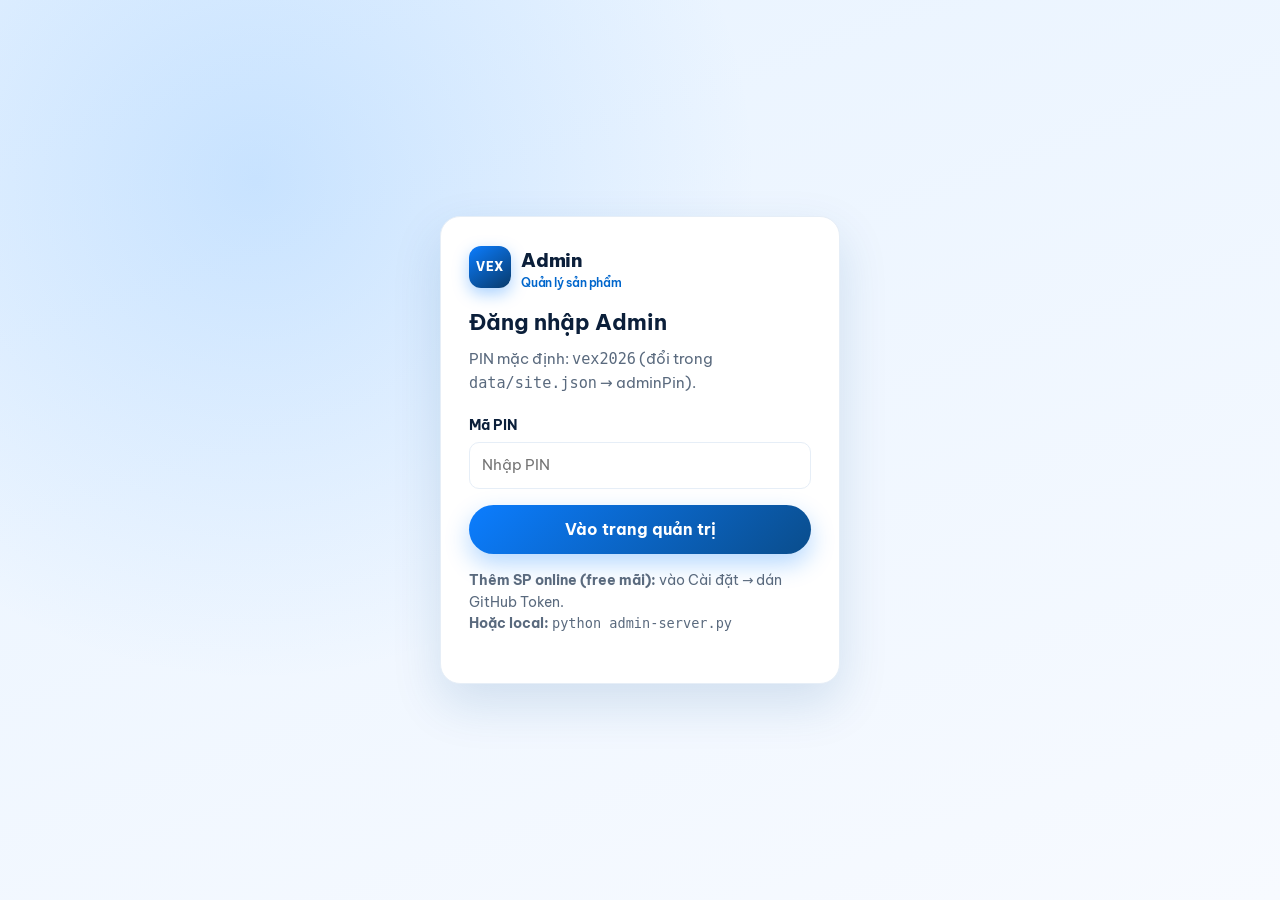
==== admin.html @ 41e95ddc "VEX Filter: landing, shop, admin + GitHub online save" ====
<!DOCTYPE html>
<html lang="vi">
<head>
  <meta charset="UTF-8">
  <meta name="viewport" content="width=device-width, initial-scale=1">
  <meta name="robots" content="noindex, nofollow">
  <title>Admin | VEX Filter</title>
  <link rel="preconnect" href="https://fonts.googleapis.com">
  <link rel="preconnect" href="https://fonts.gstatic.com" crossorigin>
  <link href="https://fonts.googleapis.com/css2?family=Be+Vietnam+Pro:wght@400;500;600;700;800&display=swap" rel="stylesheet">
  <link rel="stylesheet" href="css/style.css">
  <link rel="stylesheet" href="css/admin.css">
</head>
<body class="admin-body">
  <!-- LOGIN -->
  <div class="login-wrap" id="loginScreen">
    <div class="login-card">
      <div class="logo" style="margin-bottom:1rem">
        <div class="logo-mark">VEX</div>
        <div>Admin<span>Quản lý sản phẩm</span></div>
      </div>
      <h1>Đăng nhập Admin</h1>
      <p>PIN mặc định: <code>vex2026</code> (đổi trong <code>data/site.json</code> → adminPin).</p>
      <form id="loginForm">
        <div class="field" style="margin-bottom:1rem">
          <label for="loginPin">Mã PIN</label>
          <input id="loginPin" type="password" autocomplete="current-password" placeholder="Nhập PIN" required>
        </div>
        <button class="btn btn-primary btn-block" type="submit">Vào trang quản trị</button>
      </form>
      <p class="hint" style="margin-top:1rem;font-size:0.85rem;color:var(--muted)">
        <strong>Thêm SP online (free mãi):</strong> vào Cài đặt → dán GitHub Token.<br>
        <strong>Hoặc local:</strong> <code>python admin-server.py</code>
      </p>
    </div>
  </div>

  <!-- APP -->
  <div class="admin-shell" id="adminApp" style="display:none">
    <aside class="admin-side">
      <a class="logo" href="index.html">
        <div class="logo-mark">VEX</div>
        <div>VEX Admin<span>Product Manager</span></div>
      </a>
      <nav>
        <button type="button" class="nav-item active" data-panel="products">📦 Sản phẩm</button>
        <button type="button" class="nav-item" data-panel="form" id="navForm">➕ Thêm / Sửa</button>
        <button type="button" class="nav-item" data-panel="categories">🏷️ Danh mục</button>
        <button type="button" class="nav-item" data-panel="settings">⚙️ Cài đặt</button>
        <a href="san-pham.html" target="_blank">👁 Xem shop</a>
        <a href="index.html" target="_blank">🏠 Landing</a>
        <button type="button" class="nav-item" id="btnLogout">🚪 Đăng xuất</button>
      </nav>
      <div class="side-meta" id="modeBadge">Đang kiểm tra chế độ…</div>
    </aside>

    <main class="admin-main">
      <div class="admin-top">
        <h1 id="pageTitle">Sản phẩm</h1>
        <div class="admin-toolbar" style="margin:0">
          <button type="button" class="btn btn-secondary btn-sm" id="btnExport">⬇ Xuất products.json</button>
          <button type="button" class="btn btn-primary btn-sm" id="btnNewProduct">+ Thêm sản phẩm</button>
        </div>
      </div>

      <!-- PRODUCTS LIST -->
      <section class="admin-panel active" id="panel-products">
        <div class="admin-card">
          <h2>Danh sách sản phẩm (<span id="productCount"></span>)</h2>
          <div class="admin-table-wrap">
            <table class="admin-table">
              <thead>
                <tr>
                  <th>Ảnh</th>
                  <th>Tên / SKU</th>
                  <th>Xe / DM</th>
                  <th>Giá</th>
                  <th>Kho</th>
                  <th></th>
                </tr>
              </thead>
              <tbody id="productTableBody">
                <tr><td colspan="6">Đang tải…</td></tr>
              </tbody>
            </table>
          </div>
        </div>
      </section>

      <!-- PRODUCT FORM -->
      <section class="admin-panel" id="panel-form">
        <div class="admin-card">
          <h2>Thông tin sản phẩm</h2>
          <form id="productForm">
            <input type="hidden" id="fId">
            <div class="form-grid">
              <div class="field full">
                <label>Ảnh chính *</label>
                <div class="image-uploader">
                  <div class="image-preview" id="imagePreview"><span>Chưa có ảnh</span></div>
                  <div>
                    <div class="dropzone" id="dropzone">
                      <strong>Kéo thả ảnh vào đây</strong>
                      <span>hoặc bấm để chọn (JPG/PNG/WebP, max 8MB)</span>
                    </div>
                    <input type="file" id="fImageFile" accept="image/*" hidden>
                    <div class="field" style="margin-top:0.65rem">
                      <label for="fImagePath">Đường dẫn ảnh (tự điền sau upload)</label>
                      <input id="fImagePath" type="text" placeholder="public/images/uploads/...">
                      <div class="hint">Có thể dán path ảnh có sẵn trong repo.</div>
                    </div>
                    <button type="button" class="btn btn-secondary btn-sm" id="btnAddGallery" style="margin-top:0.5rem">+ Thêm ảnh gallery</button>
                    <div class="gallery-list" id="galleryList"></div>
                  </div>
                </div>
              </div>

              <div class="field full">
                <label for="fName">Tên đầy đủ *</label>
                <input id="fName" required placeholder="Lọc gió điều hòa VEX – VinFast VF3">
              </div>
              <div class="field">
                <label for="fShortName">Tên ngắn (hiện card)</label>
                <input id="fShortName" placeholder="VEX Filter VF3">
              </div>
              <div class="field">
                <label for="fSlug">Slug URL</label>
                <input id="fSlug" placeholder="loc-gio-vinfast-vf3">
              </div>
              <div class="field">
                <label for="fSku">SKU *</label>
                <input id="fSku" required placeholder="VEX-VF3">
              </div>
              <div class="field">
                <label for="fCategory">Danh mục</label>
                <select id="fCategory"></select>
              </div>
              <div class="field">
                <label for="fVehicle">Dòng xe</label>
                <input id="fVehicle" placeholder="VF5 / VF8 / VF9">
              </div>
              <div class="field">
                <label for="fPrice">Giá bán (₫) *</label>
                <input id="fPrice" type="number" min="0" step="1000" required placeholder="199000">
              </div>
              <div class="field">
                <label for="fCompareAt">Giá gạch (₫)</label>
                <input id="fCompareAt" type="number" min="0" step="1000" placeholder="270000">
              </div>
              <div class="field">
                <label for="fBadge">Badge</label>
                <input id="fBadge" placeholder="Bán chạy / Mới / Tiết kiệm">
              </div>
              <div class="field">
                <label for="fInStock" style="display:flex;align-items:center;gap:0.5rem;margin-top:1.6rem">
                  <input id="fInStock" type="checkbox" checked style="width:auto">
                  Còn hàng
                </label>
              </div>
              <div class="field full">
                <label for="fSummary">Tóm tắt ngắn</label>
                <textarea id="fSummary" rows="2" placeholder="1–2 câu hiện trên card sản phẩm"></textarea>
              </div>
              <div class="field full">
                <label for="fDescription">Mô tả chi tiết</label>
                <textarea id="fDescription" rows="4" placeholder="Mô tả dài cho trang chi tiết"></textarea>
              </div>
              <div class="field full">
                <label for="fFeatures">Tính năng (mỗi dòng 1 ý)</label>
                <textarea id="fFeatures" rows="5"></textarea>
              </div>
              <div class="field full">
                <label for="fSpecs">Thông số (dạng: Tên: Giá trị — mỗi dòng)</label>
                <textarea id="fSpecs" rows="5"></textarea>
              </div>
              <div class="field full">
                <label for="fTags">Tags (cách nhau bằng dấu phẩy)</label>
                <input id="fTags" placeholder="vf5, vinfast, pm25">
              </div>
            </div>
            <div class="admin-toolbar" style="margin-top:1.25rem">
              <button type="submit" class="btn btn-primary">💾 Lưu sản phẩm</button>
              <button type="button" class="btn btn-secondary" id="btnCancelForm">Hủy</button>
            </div>
          </form>
        </div>
      </section>

      <!-- CATEGORIES -->
      <section class="admin-panel" id="panel-categories">
        <div class="admin-card">
          <h2>Thêm danh mục</h2>
          <form id="categoryForm" class="form-grid">
            <div class="field">
              <label for="cName">Tên danh mục</label>
              <input id="cName" required placeholder="Lọc gió VinFast">
            </div>
            <div class="field">
              <label for="cId">ID (để trống = tự tạo)</label>
              <input id="cId" placeholder="vinfast">
            </div>
            <div class="field">
              <label for="cIcon">Icon emoji</label>
              <input id="cIcon" placeholder="⚡" maxlength="4">
            </div>
            <div class="field full">
              <label for="cDesc">Mô tả</label>
              <input id="cDesc" placeholder="Mô tả ngắn">
            </div>
            <div class="full">
              <button type="submit" class="btn btn-primary">Thêm danh mục</button>
            </div>
          </form>
        </div>
        <div id="categoryList"></div>
      </section>

      <!-- SETTINGS -->
      <section class="admin-panel" id="panel-settings">
        <div class="admin-card" style="border:2px solid #0b7dff">
          <h2>🌐 GitHub — host free mãi mãi + thêm sản phẩm online</h2>
          <p style="margin:0 0 1rem;color:var(--muted);font-size:0.95rem">
            GitHub Pages chỉ là file tĩnh, <strong>không tự ghi</strong>. Admin dùng <strong>GitHub API</strong> để commit
            <code>products.json</code> + ảnh vào repo → Pages tự deploy. <strong>Miễn phí, không hết hạn</strong> (trong gói free GitHub).
          </p>
          <p id="ghStatus" style="margin:0 0 1rem;font-size:0.9rem"></p>
          <form id="githubForm" class="form-grid">
            <div class="field">
              <label for="ghOwner">GitHub username / org *</label>
              <input id="ghOwner" placeholder="ten-cua-ban" required>
            </div>
            <div class="field">
              <label for="ghRepo">Tên repo *</label>
              <input id="ghRepo" placeholder="duan-anhoang" required>
            </div>
            <div class="field">
              <label for="ghBranch">Branch</label>
              <input id="ghBranch" placeholder="main" value="main">
            </div>
            <div class="field">
              <label for="ghToken">Personal Access Token *</label>
              <input id="ghToken" type="password" autocomplete="off" placeholder="ghp_xxxxxxxxxxxx" required>
              <div class="hint">
                Tạo tại GitHub → Settings → Developer settings → Personal access tokens.<br>
                Cần quyền <strong>Contents: Read and write</strong> (fine-grained) hoặc scope <code>repo</code> (classic).<br>
                <strong>Token chỉ lưu trên trình duyệt này</strong> (localStorage), không ghi vào repo.
              </div>
            </div>
            <div class="full admin-toolbar" style="margin:0">
              <button type="submit" class="btn btn-primary">💾 Lưu & bật GitHub</button>
              <button type="button" class="btn btn-secondary" id="btnTestGithub">Test kết nối</button>
              <button type="button" class="btn btn-danger btn-sm" id="btnClearGithub">Xóa token máy này</button>
            </div>
          </form>
          <ol style="margin:1.25rem 0 0;padding-left:1.2rem;color:var(--muted);line-height:1.75;font-size:0.92rem">
            <li>Push code lên GitHub, bật <strong>Settings → Pages</strong> (branch main / root)</li>
            <li>Tạo token → dán vào form trên → <strong>Lưu & bật GitHub</strong></li>
            <li>Vào <strong>Thêm sản phẩm</strong> → upload ảnh → Lưu</li>
            <li>Đợi 1–2 phút, F5 trang shop — SP mới hiện</li>
          </ol>
        </div>

        <div class="admin-card">
          <h2>Liên hệ & PIN admin</h2>
          <form id="siteForm" class="form-grid">
            <div class="field">
              <label for="sPhone">Hotline</label>
              <input id="sPhone" placeholder="0900 000 000">
            </div>
            <div class="field">
              <label for="sZalo">Link Zalo</label>
              <input id="sZalo" placeholder="https://zalo.me/...">
            </div>
            <div class="field">
              <label for="sShopee">Link Shopee</label>
              <input id="sShopee" placeholder="https://shopee.vn/...">
            </div>
            <div class="field">
              <label for="sEmail">Email</label>
              <input id="sEmail" type="email">
            </div>
            <div class="field full">
              <label for="sPin">PIN admin</label>
              <input id="sPin" type="text" autocomplete="off">
            </div>
            <div class="full">
              <button type="submit" class="btn btn-primary">Lưu cài đặt site</button>
            </div>
          </form>
        </div>

        <div class="admin-card">
          <h2>So sánh chỗ host (free / “mãi”)</h2>
          <div class="admin-table-wrap">
            <table class="admin-table">
              <thead>
                <tr>
                  <th>Nơi</th>
                  <th>Chi phí</th>
                  <th>Thêm SP online?</th>
                  <th>Ghi chú</th>
                </tr>
              </thead>
              <tbody>
                <tr>
                  <td><strong>GitHub Pages + Token</strong></td>
                  <td>Free</td>
                  <td>✅ (cách này)</td>
                  <td>Ổn định lâu dài, phù hợp shop catalog tĩnh</td>
                </tr>
                <tr>
                  <td>Cloudflare Pages</td>
                  <td>Free</td>
                  <td>Cần Worker/D1 thêm</td>
                  <td>Rất nhanh, free generous</td>
                </tr>
                <tr>
                  <td>Netlify / Vercel</td>
                  <td>Free tier</td>
                  <td>Cần serverless + DB</td>
                  <td>Có giới hạn build/bandwidth</td>
                </tr>
                <tr>
                  <td>Supabase + static</td>
                  <td>Free tier</td>
                  <td>✅ DB thật</td>
                  <td>Tốt nếu sau này cần user/order</td>
                </tr>
                <tr>
                  <td>VPS (Contabo…)</td>
                  <td>~$4–6/tháng</td>
                  <td>✅ full</td>
                  <td>Tự cài server, không “free”</td>
                </tr>
              </tbody>
            </table>
          </div>
          <p style="margin:0.75rem 0 0;color:var(--muted);font-size:0.9rem">
            Với VEX Filter hiện tại: <strong>GitHub Pages + Admin GitHub API</strong> là đủ, free, và “mãi” theo chính sách free của GitHub.
          </p>
        </div>
      </section>
    </main>
  </div>

  <div class="toast" id="toast" role="status"></div>
  <script src="js/admin.js"></script>
  <script>
    // product count badge
    const obs = new MutationObserver(() => {
      const rows = document.querySelectorAll("#productTableBody tr[data-id]");
      const el = document.getElementById("productCount");
      if (el) el.textContent = rows.length || "0";
    });
    document.addEventListener("DOMContentLoaded", () => {
      const tbody = document.getElementById("productTableBody");
      if (tbody) obs.observe(tbody, { childList: true, subtree: true });
    });
  </script>
</body>
</html>
---- css/style.css ----
/* VEX Filter — Landing & Shop (static) */
:root {
  --blue-50: #eef6ff;
  --blue-100: #d9ebff;
  --blue-200: #b8d9ff;
  --blue-400: #3b9bff;
  --blue-500: #0b7dff;
  --blue-600: #0066cc;
  --blue-700: #0a4d8c;
  --blue-800: #083a6b;
  --blue-900: #062a4f;
  --navy: #0b1f3a;
  --ink: #1a2332;
  --muted: #5a6a7e;
  --line: #e6eef7;
  --bg: #f7faff;
  --white: #ffffff;
  --success: #0d9f6e;
  --warn: #e6a700;
  --radius: 16px;
  --radius-sm: 10px;
  --shadow: 0 10px 30px rgba(10, 77, 140, 0.08);
  --shadow-lg: 0 20px 50px rgba(10, 77, 140, 0.14);
  --font: "Be Vietnam Pro", "Segoe UI", system-ui, sans-serif;
  --max: 1120px;
}

*, *::before, *::after { box-sizing: border-box; }
html { scroll-behavior: smooth; }
body {
  margin: 0;
  font-family: var(--font);
  color: var(--ink);
  background: var(--bg);
  line-height: 1.6;
  font-size: 17px;
  -webkit-font-smoothing: antialiased;
}
img { max-width: 100%; height: auto; display: block; }
a { color: var(--blue-600); text-decoration: none; }
a:hover { color: var(--blue-700); }
ul { padding-left: 1.2rem; }
button, .btn { font-family: inherit; cursor: pointer; border: none; }

.container {
  width: min(100% - 2rem, var(--max));
  margin-inline: auto;
}

/* Top bar */
.topbar {
  background: var(--navy);
  color: #cfe3ff;
  font-size: 0.9rem;
  padding: 0.55rem 0;
}
.topbar .container {
  display: flex;
  justify-content: space-between;
  gap: 1rem;
  flex-wrap: wrap;
  align-items: center;
}
.topbar strong { color: #fff; }

/* Header */
.header {
  position: sticky;
  top: 0;
  z-index: 50;
  background: rgba(255,255,255,0.92);
  backdrop-filter: blur(12px);
  border-bottom: 1px solid var(--line);
}
.header-inner {
  display: flex;
  align-items: center;
  justify-content: space-between;
  gap: 1rem;
  padding: 0.85rem 0;
}
.logo {
  display: flex;
  align-items: center;
  gap: 0.65rem;
  color: var(--navy);
  font-weight: 800;
  font-size: 1.2rem;
  letter-spacing: -0.02em;
}
.logo-mark {
  width: 42px;
  height: 42px;
  border-radius: 12px;
  background: linear-gradient(145deg, var(--blue-500), var(--blue-800));
  color: #fff;
  display: grid;
  place-items: center;
  font-size: 0.72rem;
  font-weight: 800;
  letter-spacing: 0.04em;
  box-shadow: 0 6px 16px rgba(11, 125, 255, 0.35);
}
.logo span { color: var(--blue-600); font-weight: 600; font-size: 0.78rem; display: block; line-height: 1.1; }

.nav {
  display: flex;
  gap: 0.35rem 1.25rem;
  align-items: center;
  flex-wrap: wrap;
}
.nav a {
  color: var(--ink);
  font-weight: 600;
  font-size: 0.95rem;
  padding: 0.35rem 0;
}
.nav a:hover { color: var(--blue-600); }

.nav-cta {
  display: inline-flex;
  align-items: center;
  gap: 0.4rem;
  background: var(--blue-600);
  color: #fff !important;
  padding: 0.55rem 1rem !important;
  border-radius: 999px;
  box-shadow: 0 6px 16px rgba(0, 102, 204, 0.28);
}
.nav-cta:hover { background: var(--blue-700); }

.menu-btn {
  display: none;
  background: var(--blue-50);
  border: 1px solid var(--line);
  border-radius: 10px;
  padding: 0.5rem 0.7rem;
  font-size: 1.1rem;
}

/* Buttons */
.btn {
  display: inline-flex;
  align-items: center;
  justify-content: center;
  gap: 0.45rem;
  padding: 0.9rem 1.35rem;
  border-radius: 999px;
  font-weight: 700;
  font-size: 1rem;
  transition: transform .15s ease, box-shadow .15s ease, background .15s ease;
  text-align: center;
}
.btn:hover { transform: translateY(-1px); }
.btn-primary {
  background: linear-gradient(135deg, var(--blue-500), var(--blue-700));
  color: #fff;
  box-shadow: 0 10px 24px rgba(11, 125, 255, 0.3);
}
.btn-primary:hover { color: #fff; }
.btn-secondary {
  background: #fff;
  color: var(--blue-700);
  border: 1.5px solid var(--blue-200);
}
.btn-secondary:hover { background: var(--blue-50); color: var(--blue-800); }
.btn-ghost {
  background: transparent;
  color: #fff;
  border: 1.5px solid rgba(255,255,255,0.45);
}
.btn-lg { padding: 1.05rem 1.6rem; font-size: 1.05rem; }
.btn-block { width: 100%; }

/* Hero */
.hero {
  position: relative;
  overflow: hidden;
  background:
    radial-gradient(ellipse 80% 60% at 70% 20%, rgba(59, 155, 255, 0.25), transparent),
    linear-gradient(160deg, #e8f3ff 0%, #f7faff 45%, #ffffff 100%);
  padding: 2.5rem 0 3.5rem;
}
.hero-grid {
  display: grid;
  grid-template-columns: 1.05fr 0.95fr;
  gap: 2rem;
  align-items: center;
}
.eyebrow {
  display: inline-flex;
  align-items: center;
  gap: 0.45rem;
  background: #fff;
  border: 1px solid var(--line);
  color: var(--blue-700);
  font-weight: 700;
  font-size: 0.88rem;
  padding: 0.4rem 0.85rem;
  border-radius: 999px;
  box-shadow: var(--shadow);
  margin-bottom: 1rem;
}
.eyebrow::before {
  content: "";
  width: 8px; height: 8px;
  border-radius: 50%;
  background: var(--success);
  box-shadow: 0 0 0 4px rgba(13, 159, 110, 0.18);
}
.hero h1 {
  font-size: clamp(1.85rem, 4vw, 2.75rem);
  line-height: 1.2;
  letter-spacing: -0.03em;
  margin: 0 0 1rem;
  color: var(--navy);
}
.hero h1 em {
  font-style: normal;
  background: linear-gradient(135deg, var(--blue-500), var(--blue-700));
  -webkit-background-clip: text;
  background-clip: text;
  color: transparent;
}
.hero-lead {
  font-size: 1.12rem;
  color: var(--muted);
  max-width: 36rem;
  margin: 0 0 1.5rem;
}
.hero-actions {
  display: flex;
  flex-wrap: wrap;
  gap: 0.75rem;
  margin-bottom: 1.5rem;
}
.trust-row {
  display: flex;
  flex-wrap: wrap;
  gap: 0.55rem;
}
.trust-pill {
  background: #fff;
  border: 1px solid var(--line);
  color: var(--blue-800);
  font-size: 0.86rem;
  font-weight: 600;
  padding: 0.4rem 0.75rem;
  border-radius: 999px;
}
.hero-visual {
  position: relative;
}
.hero-card {
  background: #fff;
  border-radius: 24px;
  padding: 1rem;
  box-shadow: var(--shadow-lg);
  border: 1px solid rgba(11, 125, 255, 0.1);
  overflow: hidden;
}
.hero-card img {
  width: 100%;
  border-radius: 16px;
  aspect-ratio: 16/10;
  object-fit: cover;
}
.float-badge {
  position: absolute;
  bottom: 1.5rem;
  left: -0.5rem;
  background: var(--navy);
  color: #fff;
  padding: 0.85rem 1rem;
  border-radius: 14px;
  box-shadow: var(--shadow-lg);
  max-width: 210px;
  font-size: 0.88rem;
}
.float-badge strong { display: block; font-size: 1.05rem; margin-bottom: 0.15rem; }

/* Sections */
section { padding: 4rem 0; }
.section-head {
  text-align: center;
  max-width: 640px;
  margin: 0 auto 2.5rem;
}
.section-head h2 {
  margin: 0 0 0.65rem;
  font-size: clamp(1.5rem, 3vw, 2rem);
  letter-spacing: -0.02em;
  color: var(--navy);
}
.section-head p {
  margin: 0;
  color: var(--muted);
  font-size: 1.05rem;
}
.section-label {
  display: inline-block;
  color: var(--blue-600);
  font-weight: 800;
  font-size: 0.85rem;
  letter-spacing: 0.06em;
  text-transform: uppercase;
  margin-bottom: 0.5rem;
}

/* Pain / benefits */
.pain-grid {
  display: grid;
  grid-template-columns: repeat(3, 1fr);
  gap: 1.1rem;
}
.pain-card, .feature-card, .product-card, .faq-item, .step-card {
  background: #fff;
  border: 1px solid var(--line);
  border-radius: var(--radius);
  box-shadow: var(--shadow);
}
.pain-card {
  padding: 1.4rem;
}
.pain-card .icon {
  width: 48px; height: 48px;
  border-radius: 12px;
  display: grid; place-items: center;
  background: var(--blue-50);
  font-size: 1.4rem;
  margin-bottom: 0.9rem;
}
.pain-card h3 {
  margin: 0 0 0.4rem;
  font-size: 1.1rem;
  color: var(--navy);
}
.pain-card p { margin: 0; color: var(--muted); font-size: 0.98rem; }

/* Vehicle picker */
.vehicles {
  background: linear-gradient(180deg, #fff, var(--blue-50));
}
.vehicle-grid {
  display: grid;
  grid-template-columns: repeat(auto-fill, minmax(150px, 1fr));
  gap: 0.9rem;
}
.vehicle-card {
  display: flex;
  flex-direction: column;
  align-items: center;
  gap: 0.55rem;
  padding: 1rem 0.75rem;
  background: #fff;
  border: 1.5px solid var(--line);
  border-radius: var(--radius);
  text-align: center;
  color: var(--ink);
  transition: border-color .15s, transform .15s, box-shadow .15s;
  font-weight: 700;
}
.vehicle-card:hover {
  border-color: var(--blue-400);
  transform: translateY(-3px);
  box-shadow: var(--shadow);
  color: var(--blue-700);
}
.vehicle-card img {
  width: 100%;
  height: 72px;
  object-fit: contain;
}
.vehicle-card small {
  font-weight: 500;
  color: var(--muted);
  font-size: 0.8rem;
}

/* Features / structure */
.feature-split {
  display: grid;
  grid-template-columns: 1fr 1fr;
  gap: 2rem;
  align-items: center;
}
.feature-split img {
  border-radius: 20px;
  box-shadow: var(--shadow-lg);
  border: 1px solid var(--line);
}
.checklist { list-style: none; padding: 0; margin: 1rem 0 0; }
.checklist li {
  display: flex;
  gap: 0.7rem;
  padding: 0.55rem 0;
  border-bottom: 1px dashed var(--line);
  color: var(--ink);
  font-weight: 500;
}
.checklist li::before {
  content: "✓";
  flex-shrink: 0;
  width: 24px; height: 24px;
  border-radius: 50%;
  background: var(--blue-50);
  color: var(--blue-600);
  display: grid; place-items: center;
  font-size: 0.8rem;
  font-weight: 800;
}

/* Compare */
.compare-wrap {
  overflow-x: auto;
  border-radius: var(--radius);
  border: 1px solid var(--line);
  background: #fff;
  box-shadow: var(--shadow);
}
.compare-table {
  width: 100%;
  border-collapse: collapse;
  min-width: 560px;
}
.compare-table th, .compare-table td {
  padding: 1rem 1.1rem;
  text-align: left;
  border-bottom: 1px solid var(--line);
}
.compare-table th {
  background: var(--navy);
  color: #fff;
  font-size: 0.95rem;
}
.compare-table th:nth-child(2) { background: var(--blue-600); }
.compare-table tr:last-child td { border-bottom: 0; }
.compare-table td:nth-child(2) {
  background: var(--blue-50);
  font-weight: 600;
  color: var(--blue-800);
}
.compare-table td:nth-child(3) { color: var(--muted); }

/* Product catalog */
.catalog-toolbar {
  display: flex;
  flex-wrap: wrap;
  gap: 0.65rem;
  justify-content: space-between;
  align-items: center;
  margin-bottom: 1.5rem;
}
.filters {
  display: flex;
  flex-wrap: wrap;
  gap: 0.5rem;
}
.filter-btn {
  background: #fff;
  border: 1.5px solid var(--line);
  color: var(--ink);
  padding: 0.5rem 0.95rem;
  border-radius: 999px;
  font-weight: 600;
  font-size: 0.92rem;
}
.filter-btn.active, .filter-btn:hover {
  background: var(--blue-600);
  border-color: var(--blue-600);
  color: #fff;
}
.product-grid {
  display: grid;
  grid-template-columns: repeat(3, 1fr);
  gap: 1.15rem;
}
.product-card {
  overflow: hidden;
  display: flex;
  flex-direction: column;
  transition: transform .15s, box-shadow .15s;
}
.product-card:hover {
  transform: translateY(-4px);
  box-shadow: var(--shadow-lg);
}
.product-card .thumb {
  position: relative;
  background: linear-gradient(180deg, var(--blue-50), #fff);
  padding: 1rem;
  min-height: 180px;
  display: grid;
  place-items: center;
}
.product-card .thumb img {
  max-height: 150px;
  object-fit: contain;
}
.badge {
  position: absolute;
  top: 0.75rem;
  left: 0.75rem;
  background: var(--blue-600);
  color: #fff;
  font-size: 0.75rem;
  font-weight: 800;
  padding: 0.28rem 0.55rem;
  border-radius: 999px;
}
.badge.warn { background: var(--warn); color: #1a1a1a; }
.product-body {
  padding: 1rem 1.15rem 1.25rem;
  display: flex;
  flex-direction: column;
  gap: 0.45rem;
  flex: 1;
}
.product-body .vehicle-tag {
  font-size: 0.8rem;
  font-weight: 700;
  color: var(--blue-600);
  text-transform: uppercase;
  letter-spacing: 0.04em;
}
.product-body h3 {
  margin: 0;
  font-size: 1.05rem;
  line-height: 1.35;
  color: var(--navy);
}
.product-body h3 a { color: inherit; }
.product-body .summary {
  margin: 0;
  color: var(--muted);
  font-size: 0.92rem;
  flex: 1;
}
.price-row {
  display: flex;
  align-items: baseline;
  gap: 0.55rem;
  margin-top: 0.35rem;
}
.price {
  font-size: 1.25rem;
  font-weight: 800;
  color: var(--blue-700);
}
.price-old {
  font-size: 0.92rem;
  color: #99a6b8;
  text-decoration: line-through;
}
.product-actions {
  display: grid;
  grid-template-columns: 1fr 1fr;
  gap: 0.5rem;
  margin-top: 0.75rem;
}
.product-actions .btn { padding: 0.7rem 0.6rem; font-size: 0.9rem; }

/* Steps */
.steps {
  display: grid;
  grid-template-columns: repeat(4, 1fr);
  gap: 1rem;
}
.step-card {
  padding: 1.25rem;
  text-align: center;
}
.step-num {
  width: 40px; height: 40px;
  margin: 0 auto 0.75rem;
  border-radius: 50%;
  background: var(--blue-600);
  color: #fff;
  font-weight: 800;
  display: grid; place-items: center;
}
.step-card h3 { margin: 0 0 0.4rem; font-size: 1.02rem; color: var(--navy); }
.step-card p { margin: 0; color: var(--muted); font-size: 0.92rem; }

/* Testimonials */
.quote-grid {
  display: grid;
  grid-template-columns: repeat(3, 1fr);
  gap: 1rem;
}
.quote-card {
  background: #fff;
  border: 1px solid var(--line);
  border-radius: var(--radius);
  padding: 1.35rem;
  box-shadow: var(--shadow);
}
.stars { color: #f5b400; letter-spacing: 0.05em; margin-bottom: 0.6rem; }
.quote-card p { margin: 0 0 1rem; color: var(--ink); }
.quote-meta { font-size: 0.9rem; color: var(--muted); }
.quote-meta strong { color: var(--navy); display: block; }

/* FAQ */
.faq-list { max-width: 760px; margin: 0 auto; display: grid; gap: 0.75rem; }
.faq-item { overflow: hidden; }
.faq-item summary {
  list-style: none;
  cursor: pointer;
  padding: 1.1rem 1.25rem;
  font-weight: 700;
  color: var(--navy);
  display: flex;
  justify-content: space-between;
  gap: 1rem;
  align-items: center;
}
.faq-item summary::-webkit-details-marker { display: none; }
.faq-item summary::after {
  content: "+";
  font-size: 1.3rem;
  color: var(--blue-600);
  font-weight: 400;
}
.faq-item[open] summary::after { content: "−"; }
.faq-item .answer {
  padding: 0 1.25rem 1.15rem;
  color: var(--muted);
  border-top: 1px solid var(--line);
  padding-top: 0.9rem;
  margin: 0 1.25rem 0;
}

/* CTA band */
.cta-band {
  background:
    radial-gradient(circle at 20% 50%, rgba(59,155,255,0.25), transparent 45%),
    linear-gradient(135deg, var(--navy), var(--blue-800));
  color: #fff;
  padding: 3.5rem 0;
}
.cta-band .container {
  display: flex;
  flex-wrap: wrap;
  gap: 1.5rem;
  align-items: center;
  justify-content: space-between;
}
.cta-band h2 { margin: 0 0 0.5rem; font-size: clamp(1.4rem, 3vw, 1.9rem); }
.cta-band p { margin: 0; color: #c5daf5; max-width: 36rem; }
.cta-actions { display: flex; flex-wrap: wrap; gap: 0.75rem; }

/* Footer */
.footer {
  background: #071525;
  color: #a8bdd6;
  padding: 3rem 0 1.5rem;
  font-size: 0.95rem;
}
.footer-grid {
  display: grid;
  grid-template-columns: 1.4fr 1fr 1fr 1fr;
  gap: 2rem;
  margin-bottom: 2rem;
}
.footer h4 {
  color: #fff;
  margin: 0 0 0.85rem;
  font-size: 1rem;
}
.footer a { color: #a8bdd6; display: block; padding: 0.25rem 0; }
.footer a:hover { color: #fff; }
.footer p { margin: 0.4rem 0; line-height: 1.55; }
.footer-bottom {
  border-top: 1px solid rgba(255,255,255,0.08);
  padding-top: 1.25rem;
  display: flex;
  flex-wrap: wrap;
  gap: 0.75rem;
  justify-content: space-between;
  font-size: 0.88rem;
}

/* Product detail */
.breadcrumb {
  padding: 1.25rem 0 0;
  font-size: 0.9rem;
  color: var(--muted);
}
.breadcrumb a { color: var(--blue-600); font-weight: 600; }
.pd-layout {
  display: grid;
  grid-template-columns: 1fr 1fr;
  gap: 2rem;
  padding: 1.5rem 0 3rem;
  align-items: start;
}
.pd-gallery {
  background: #fff;
  border: 1px solid var(--line);
  border-radius: 20px;
  padding: 1.25rem;
  box-shadow: var(--shadow);
}
.pd-gallery .main-img {
  width: 100%;
  aspect-ratio: 1;
  object-fit: contain;
  background: var(--blue-50);
  border-radius: 14px;
}
.thumbs {
  display: flex;
  gap: 0.55rem;
  margin-top: 0.85rem;
}
.thumbs button {
  border: 1.5px solid var(--line);
  border-radius: 10px;
  padding: 0;
  overflow: hidden;
  background: #fff;
  width: 72px; height: 72px;
}
.thumbs button.active { border-color: var(--blue-500); }
.thumbs img { width: 100%; height: 100%; object-fit: cover; }
.pd-info h1 {
  margin: 0 0 0.75rem;
  font-size: clamp(1.4rem, 3vw, 1.85rem);
  color: var(--navy);
  line-height: 1.25;
}
.pd-meta {
  display: flex;
  flex-wrap: wrap;
  gap: 0.5rem;
  margin-bottom: 1rem;
}
.chip {
  background: var(--blue-50);
  color: var(--blue-800);
  border: 1px solid var(--blue-100);
  border-radius: 999px;
  padding: 0.3rem 0.7rem;
  font-size: 0.85rem;
  font-weight: 700;
}
.pd-price {
  display: flex;
  align-items: baseline;
  gap: 0.75rem;
  margin: 1rem 0;
}
.pd-price .price { font-size: 1.8rem; }
.pd-desc { color: var(--muted); margin: 0 0 1.25rem; }
.pd-buy {
  background: #fff;
  border: 1px solid var(--line);
  border-radius: var(--radius);
  padding: 1.15rem;
  box-shadow: var(--shadow);
  display: grid;
  gap: 0.65rem;
}
.specs-table {
  width: 100%;
  border-collapse: collapse;
  margin-top: 1.5rem;
  background: #fff;
  border-radius: var(--radius);
  overflow: hidden;
  border: 1px solid var(--line);
}
.specs-table th, .specs-table td {
  text-align: left;
  padding: 0.85rem 1rem;
  border-bottom: 1px solid var(--line);
}
.specs-table th {
  width: 40%;
  background: var(--blue-50);
  color: var(--navy);
  font-weight: 700;
}
.specs-table tr:last-child th,
.specs-table tr:last-child td { border-bottom: 0; }

/* Page hero small */
.page-hero {
  background: linear-gradient(135deg, var(--navy), var(--blue-700));
  color: #fff;
  padding: 2.5rem 0;
}
.page-hero h1 { margin: 0 0 0.5rem; font-size: clamp(1.6rem, 3vw, 2.1rem); }
.page-hero p { margin: 0; color: #c5daf5; max-width: 36rem; }

/* Empty / loading */
.muted { color: var(--muted); }
.center { text-align: center; }
.mt-2 { margin-top: 2rem; }
.mb-0 { margin-bottom: 0; }

/* Mobile */
@media (max-width: 900px) {
  .hero-grid,
  .feature-split,
  .pd-layout,
  .footer-grid { grid-template-columns: 1fr; }
  .pain-grid,
  .product-grid,
  .quote-grid { grid-template-columns: 1fr 1fr; }
  .steps { grid-template-columns: 1fr 1fr; }
  .float-badge { left: 0.5rem; bottom: 0.75rem; }
  .menu-btn { display: inline-flex; }
  .nav {
    display: none;
    position: absolute;
    top: 100%;
    left: 0; right: 0;
    background: #fff;
    border-bottom: 1px solid var(--line);
    flex-direction: column;
    align-items: stretch;
    padding: 0.75rem 1rem 1rem;
    box-shadow: var(--shadow);
  }
  .nav.open { display: flex; }
  .nav a { padding: 0.7rem 0.4rem; }
  .header { position: sticky; }
  .header-inner { position: relative; }
}
@media (max-width: 560px) {
  body { font-size: 16px; }
  .pain-grid,
  .product-grid,
  .quote-grid,
  .steps { grid-template-columns: 1fr; }
  .hero { padding-top: 1.5rem; }
  .product-actions { grid-template-columns: 1fr; }
  .topbar { display: none; }
}
---- css/admin.css ----
/* Admin panel styles — extends style.css */
.admin-body {
  background: #eef3f9;
  min-height: 100vh;
}

.admin-shell {
  display: grid;
  grid-template-columns: 260px 1fr;
  min-height: 100vh;
}

.admin-side {
  background: #071525;
  color: #c5daf5;
  padding: 1.25rem 1rem 2rem;
  position: sticky;
  top: 0;
  height: 100vh;
  overflow: auto;
}

.admin-side .logo {
  color: #fff;
  margin-bottom: 1.5rem;
  padding: 0.25rem 0.4rem;
}

.admin-side nav {
  display: flex;
  flex-direction: column;
  gap: 0.25rem;
}

.admin-side a,
.admin-side button.nav-item {
  display: block;
  width: 100%;
  text-align: left;
  background: transparent;
  border: 0;
  color: #c5daf5;
  font: inherit;
  font-weight: 600;
  padding: 0.7rem 0.85rem;
  border-radius: 10px;
  cursor: pointer;
}

.admin-side a:hover,
.admin-side button.nav-item:hover,
.admin-side a.active,
.admin-side button.nav-item.active {
  background: rgba(11, 125, 255, 0.22);
  color: #fff;
}

.side-meta {
  margin-top: 1.5rem;
  padding: 0.85rem;
  background: rgba(255, 255, 255, 0.06);
  border-radius: 12px;
  font-size: 0.85rem;
  line-height: 1.45;
}

.side-meta .ok { color: #4ade80; font-weight: 700; }
.side-meta .warn { color: #fbbf24; font-weight: 700; }

.admin-main {
  padding: 1.25rem 1.5rem 3rem;
}

.admin-top {
  display: flex;
  flex-wrap: wrap;
  gap: 0.75rem;
  align-items: center;
  justify-content: space-between;
  margin-bottom: 1.25rem;
}

.admin-top h1 {
  margin: 0;
  font-size: 1.45rem;
  color: var(--navy);
}

.admin-panel {
  display: none;
}

.admin-panel.active {
  display: block;
}

.admin-card {
  background: #fff;
  border: 1px solid var(--line);
  border-radius: 16px;
  box-shadow: var(--shadow);
  padding: 1.15rem 1.25rem;
  margin-bottom: 1rem;
}

.admin-card h2 {
  margin: 0 0 0.85rem;
  font-size: 1.1rem;
  color: var(--navy);
}

.admin-toolbar {
  display: flex;
  flex-wrap: wrap;
  gap: 0.6rem;
  margin-bottom: 1rem;
  align-items: center;
}

.admin-table-wrap {
  overflow-x: auto;
}

.admin-table {
  width: 100%;
  border-collapse: collapse;
  font-size: 0.92rem;
}

.admin-table th,
.admin-table td {
  text-align: left;
  padding: 0.7rem 0.55rem;
  border-bottom: 1px solid var(--line);
  vertical-align: middle;
}

.admin-table th {
  font-size: 0.8rem;
  text-transform: uppercase;
  letter-spacing: 0.04em;
  color: var(--muted);
  background: var(--blue-50);
}

.admin-table img.thumb {
  width: 56px;
  height: 56px;
  object-fit: cover;
  border-radius: 8px;
  background: var(--blue-50);
  border: 1px solid var(--line);
}

.admin-table .actions {
  display: flex;
  flex-wrap: wrap;
  gap: 0.35rem;
}

.btn-sm {
  padding: 0.4rem 0.7rem !important;
  font-size: 0.85rem !important;
  border-radius: 8px !important;
}

.btn-danger {
  background: #fee2e2;
  color: #b91c1c;
  border: 1px solid #fecaca;
}

.btn-danger:hover {
  background: #fecaca;
  color: #991b1b;
}

/* Form */
.form-grid {
  display: grid;
  grid-template-columns: 1fr 1fr;
  gap: 0.85rem 1rem;
}

.form-grid .full {
  grid-column: 1 / -1;
}

.field label {
  display: block;
  font-size: 0.85rem;
  font-weight: 700;
  color: var(--navy);
  margin-bottom: 0.3rem;
}

.field input,
.field select,
.field textarea {
  width: 100%;
  border: 1.5px solid var(--line);
  border-radius: 10px;
  padding: 0.65rem 0.75rem;
  font: inherit;
  font-size: 0.95rem;
  background: #fff;
  color: var(--ink);
}

.field input:focus,
.field select:focus,
.field textarea:focus {
  outline: 2px solid rgba(11, 125, 255, 0.25);
  border-color: var(--blue-400);
}

.field textarea {
  min-height: 90px;
  resize: vertical;
}

.field .hint {
  font-size: 0.8rem;
  color: var(--muted);
  margin-top: 0.25rem;
}

.image-uploader {
  display: grid;
  grid-template-columns: 140px 1fr;
  gap: 1rem;
  align-items: start;
}

.image-preview {
  width: 140px;
  height: 140px;
  border-radius: 12px;
  border: 1.5px dashed var(--blue-200);
  background: var(--blue-50);
  display: grid;
  place-items: center;
  overflow: hidden;
}

.image-preview img {
  width: 100%;
  height: 100%;
  object-fit: cover;
}

.dropzone {
  border: 1.5px dashed var(--blue-300);
  border-radius: 12px;
  padding: 1rem;
  background: #f8fbff;
  text-align: center;
  cursor: pointer;
  transition: border-color .15s, background .15s;
}

.dropzone:hover,
.dropzone.dragover {
  border-color: var(--blue-500);
  background: var(--blue-50);
}

.dropzone strong {
  display: block;
  color: var(--blue-700);
  margin-bottom: 0.25rem;
}

.gallery-list {
  display: flex;
  flex-wrap: wrap;
  gap: 0.5rem;
  margin-top: 0.6rem;
}

.gallery-chip {
  display: flex;
  align-items: center;
  gap: 0.4rem;
  background: var(--blue-50);
  border: 1px solid var(--line);
  border-radius: 8px;
  padding: 0.25rem 0.45rem;
  font-size: 0.8rem;
  max-width: 100%;
}

.gallery-chip img {
  width: 32px;
  height: 32px;
  object-fit: cover;
  border-radius: 4px;
}

.gallery-chip button {
  border: 0;
  background: transparent;
  color: #b91c1c;
  cursor: pointer;
  font-weight: 800;
}

/* Login */
.login-wrap {
  min-height: 100vh;
  display: grid;
  place-items: center;
  padding: 1.5rem;
  background:
    radial-gradient(circle at 20% 20%, rgba(59, 155, 255, 0.2), transparent 40%),
    linear-gradient(160deg, #e8f3ff, #f7faff);
}

.login-card {
  width: min(100%, 400px);
  background: #fff;
  border-radius: 20px;
  border: 1px solid var(--line);
  box-shadow: var(--shadow-lg);
  padding: 1.75rem;
}

.login-card h1 {
  margin: 0 0 0.35rem;
  font-size: 1.4rem;
  color: var(--navy);
}

.login-card p {
  margin: 0 0 1.25rem;
  color: var(--muted);
  font-size: 0.95rem;
}

.toast {
  position: fixed;
  right: 1rem;
  bottom: 1rem;
  z-index: 100;
  background: var(--navy);
  color: #fff;
  padding: 0.85rem 1.1rem;
  border-radius: 12px;
  box-shadow: var(--shadow-lg);
  max-width: min(90vw, 360px);
  font-size: 0.92rem;
  opacity: 0;
  pointer-events: none;
  transform: translateY(10px);
  transition: .2s ease;
}

.toast.show {
  opacity: 1;
  transform: translateY(0);
}

.toast.error {
  background: #991b1b;
}

.toast.success {
  background: #065f46;
}

.badge-soft {
  display: inline-block;
  background: var(--blue-50);
  color: var(--blue-800);
  border-radius: 999px;
  padding: 0.15rem 0.5rem;
  font-size: 0.78rem;
  font-weight: 700;
}

.empty-state {
  text-align: center;
  padding: 2rem 1rem;
  color: var(--muted);
}

@media (max-width: 900px) {
  .admin-shell {
    grid-template-columns: 1fr;
  }
  .admin-side {
    position: relative;
    height: auto;
  }
  .form-grid {
    grid-template-columns: 1fr;
  }
  .image-uploader {
    grid-template-columns: 1fr;
  }
}
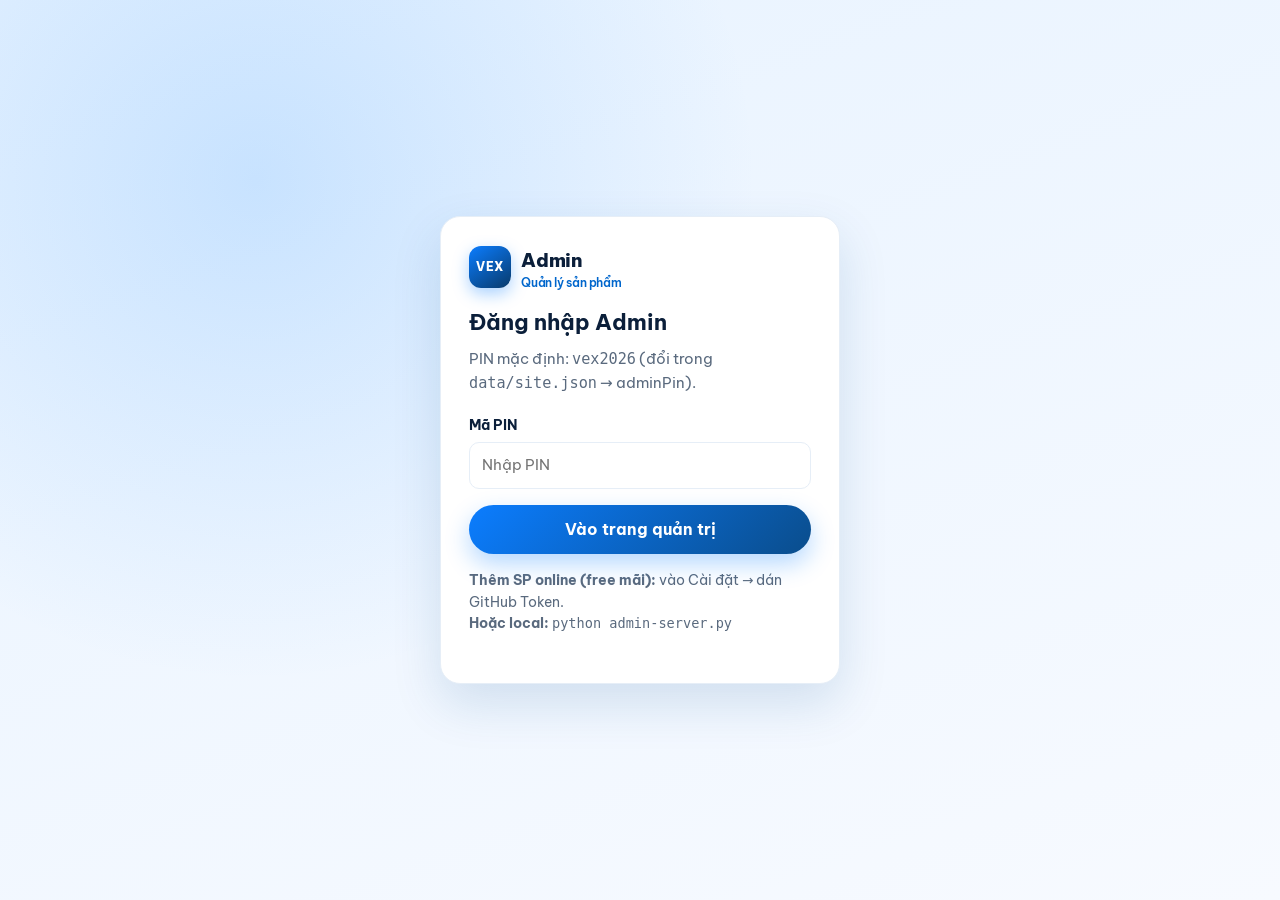
==== commit 0884a406: "style: remove emoji icons from public UI and admin Replace decorative emojis with text labels and si" ====
--- a/admin.html
+++ b/admin.html
@@ -43,13 +43,13 @@
         <div>VEX Admin<span>Product Manager</span></div>
       </a>
       <nav>
-        <button type="button" class="nav-item active" data-panel="products">📦 Sản phẩm</button>
-        <button type="button" class="nav-item" data-panel="form" id="navForm">➕ Thêm / Sửa</button>
-        <button type="button" class="nav-item" data-panel="categories">🏷️ Danh mục</button>
-        <button type="button" class="nav-item" data-panel="settings">⚙️ Cài đặt</button>
-        <a href="san-pham.html" target="_blank">👁 Xem shop</a>
-        <a href="index.html" target="_blank">🏠 Landing</a>
-        <button type="button" class="nav-item" id="btnLogout">🚪 Đăng xuất</button>
+        <button type="button" class="nav-item active" data-panel="products">Sản phẩm</button>
+        <button type="button" class="nav-item" data-panel="form" id="navForm">Thêm / Sửa</button>
+        <button type="button" class="nav-item" data-panel="categories">Danh mục</button>
+        <button type="button" class="nav-item" data-panel="settings">Cài đặt</button>
+        <a href="san-pham.html" target="_blank">Xem shop</a>
+        <a href="index.html" target="_blank">Landing</a>
+        <button type="button" class="nav-item" id="btnLogout">Đăng xuất</button>
       </nav>
       <div class="side-meta" id="modeBadge">Đang kiểm tra chế độ…</div>
     </aside>
@@ -58,7 +58,7 @@
       <div class="admin-top">
         <h1 id="pageTitle">Sản phẩm</h1>
         <div class="admin-toolbar" style="margin:0">
-          <button type="button" class="btn btn-secondary btn-sm" id="btnExport">⬇ Xuất products.json</button>
+          <button type="button" class="btn btn-secondary btn-sm" id="btnExport">Xuất products.json</button>
           <button type="button" class="btn btn-primary btn-sm" id="btnNewProduct">+ Thêm sản phẩm</button>
         </div>
       </div>
@@ -199,10 +199,7 @@
               <label for="cId">ID (để trống = tự tạo)</label>
               <input id="cId" placeholder="vinfast">
             </div>
-            <div class="field">
-              <label for="cIcon">Icon emoji</label>
-              <input id="cIcon" placeholder="⚡" maxlength="4">
-            </div>
+            <input type="hidden" id="cIcon" value="">
             <div class="field full">
               <label for="cDesc">Mô tả</label>
               <input id="cDesc" placeholder="Mô tả ngắn">
--- a/css/style.css
+++ b/css/style.css
@@ -126,8 +126,13 @@
   padding: 0.55rem 1rem !important;
   border-radius: 999px;
   box-shadow: 0 6px 16px rgba(0, 102, 204, 0.28);
-}
-.nav-cta:hover { background: var(--blue-700); }
+  transition: background .2s ease, transform .25s cubic-bezier(.22,1,.36,1), box-shadow .25s ease;
+}
+.nav-cta:hover {
+  background: var(--blue-700);
+  transform: translateY(-1px);
+  box-shadow: 0 10px 22px rgba(0, 102, 204, 0.38);
+}
 
 .menu-btn {
   display: none;
@@ -148,16 +153,23 @@
   border-radius: 999px;
   font-weight: 700;
   font-size: 1rem;
-  transition: transform .15s ease, box-shadow .15s ease, background .15s ease;
+  transition: transform .25s cubic-bezier(.22,1,.36,1), box-shadow .25s ease, background .2s ease, border-color .2s ease, filter .2s ease;
   text-align: center;
-}
-.btn:hover { transform: translateY(-1px); }
+  position: relative;
+  overflow: hidden;
+}
+.btn:hover { transform: translateY(-2px); }
+.btn:active { transform: translateY(0) scale(0.98); }
 .btn-primary {
   background: linear-gradient(135deg, var(--blue-500), var(--blue-700));
   color: #fff;
   box-shadow: 0 10px 24px rgba(11, 125, 255, 0.3);
 }
-.btn-primary:hover { color: #fff; }
+.btn-primary:hover {
+  color: #fff;
+  box-shadow: 0 14px 32px rgba(11, 125, 255, 0.42);
+  filter: brightness(1.05);
+}
 .btn-secondary {
   background: #fff;
   color: var(--blue-700);
@@ -207,6 +219,7 @@
   border-radius: 50%;
   background: var(--success);
   box-shadow: 0 0 0 4px rgba(13, 159, 110, 0.18);
+  animation: pulse-dot 2s ease-in-out infinite;
 }
 .hero h1 {
   font-size: clamp(1.85rem, 4vw, 2.75rem);
@@ -276,6 +289,7 @@
   box-shadow: var(--shadow-lg);
   max-width: 210px;
   font-size: 0.88rem;
+  animation: float-y 3.6s ease-in-out infinite;
 }
 .float-badge strong { display: block; font-size: 1.05rem; margin-bottom: 0.15rem; }
 
@@ -321,14 +335,30 @@
 }
 .pain-card {
   padding: 1.4rem;
-}
-.pain-card .icon {
-  width: 48px; height: 48px;
-  border-radius: 12px;
-  display: grid; place-items: center;
+  transition: transform .35s cubic-bezier(.22,1,.36,1), box-shadow .35s ease, border-color .25s ease;
+}
+.pain-card:hover {
+  transform: translateY(-5px);
+  box-shadow: var(--shadow-lg);
+  border-color: var(--blue-200);
+}
+.pain-card .pain-num {
+  display: inline-block;
+  font-size: 0.85rem;
+  font-weight: 800;
+  letter-spacing: 0.06em;
+  color: var(--blue-600);
   background: var(--blue-50);
-  font-size: 1.4rem;
+  border: 1px solid var(--blue-100);
+  border-radius: 999px;
+  padding: 0.28rem 0.7rem;
   margin-bottom: 0.9rem;
+  transition: transform .35s cubic-bezier(.22,1,.36,1), background .25s ease, border-color .25s ease;
+}
+.pain-card:hover .pain-num {
+  transform: translateY(-2px);
+  background: var(--blue-100);
+  border-color: var(--blue-200);
 }
 .pain-card h3 {
   margin: 0 0 0.4rem;
@@ -357,20 +387,22 @@
   border-radius: var(--radius);
   text-align: center;
   color: var(--ink);
-  transition: border-color .15s, transform .15s, box-shadow .15s;
+  transition: border-color .25s ease, transform .3s cubic-bezier(.22,1,.36,1), box-shadow .3s ease, color .2s ease;
   font-weight: 700;
 }
 .vehicle-card:hover {
   border-color: var(--blue-400);
-  transform: translateY(-3px);
-  box-shadow: var(--shadow);
+  transform: translateY(-6px);
+  box-shadow: var(--shadow-lg);
   color: var(--blue-700);
 }
 .vehicle-card img {
   width: 100%;
   height: 72px;
   object-fit: contain;
-}
+  transition: transform .4s cubic-bezier(.22,1,.36,1);
+}
+.vehicle-card:hover img { transform: scale(1.08) translateY(-2px); }
 .vehicle-card small {
   font-weight: 500;
   color: var(--muted);
@@ -399,15 +431,14 @@
   font-weight: 500;
 }
 .checklist li::before {
-  content: "✓";
+  content: "";
   flex-shrink: 0;
-  width: 24px; height: 24px;
+  width: 10px;
+  height: 10px;
+  margin-top: 0.45rem;
   border-radius: 50%;
-  background: var(--blue-50);
-  color: var(--blue-600);
-  display: grid; place-items: center;
-  font-size: 0.8rem;
-  font-weight: 800;
+  background: var(--blue-500);
+  box-shadow: 0 0 0 4px var(--blue-50);
 }
 
 /* Compare */
@@ -464,12 +495,15 @@
   border-radius: 999px;
   font-weight: 600;
   font-size: 0.92rem;
+  transition: background .2s ease, border-color .2s ease, color .2s ease, transform .2s ease, box-shadow .2s ease;
 }
 .filter-btn.active, .filter-btn:hover {
   background: var(--blue-600);
   border-color: var(--blue-600);
   color: #fff;
 }
+.filter-btn:hover { transform: translateY(-1px); }
+.filter-btn.active { box-shadow: 0 6px 16px rgba(0, 102, 204, 0.28); }
 .product-grid {
   display: grid;
   grid-template-columns: repeat(3, 1fr);
@@ -479,10 +513,10 @@
   overflow: hidden;
   display: flex;
   flex-direction: column;
-  transition: transform .15s, box-shadow .15s;
+  transition: transform .35s cubic-bezier(.22,1,.36,1), box-shadow .35s ease, border-color .25s ease;
 }
 .product-card:hover {
-  transform: translateY(-4px);
+  transform: translateY(-6px);
   box-shadow: var(--shadow-lg);
 }
 .product-card .thumb {
@@ -492,11 +526,14 @@
   min-height: 180px;
   display: grid;
   place-items: center;
+  overflow: hidden;
 }
 .product-card .thumb img {
   max-height: 150px;
   object-fit: contain;
-}
+  transition: transform .45s cubic-bezier(.22,1,.36,1);
+}
+.product-card:hover .thumb img { transform: scale(1.07); }
 .badge {
   position: absolute;
   top: 0.75rem;
@@ -569,6 +606,11 @@
 .step-card {
   padding: 1.25rem;
   text-align: center;
+  transition: transform .35s cubic-bezier(.22,1,.36,1), box-shadow .35s ease;
+}
+.step-card:hover {
+  transform: translateY(-4px);
+  box-shadow: var(--shadow-lg);
 }
 .step-num {
   width: 40px; height: 40px;
@@ -578,6 +620,11 @@
   color: #fff;
   font-weight: 800;
   display: grid; place-items: center;
+  transition: transform .35s cubic-bezier(.22,1,.36,1), box-shadow .35s ease;
+}
+.step-card:hover .step-num {
+  transform: scale(1.1);
+  box-shadow: 0 8px 18px rgba(0, 102, 204, 0.35);
 }
 .step-card h3 { margin: 0 0 0.4rem; font-size: 1.02rem; color: var(--navy); }
 .step-card p { margin: 0; color: var(--muted); font-size: 0.92rem; }
@@ -594,8 +641,22 @@
   border-radius: var(--radius);
   padding: 1.35rem;
   box-shadow: var(--shadow);
-}
-.stars { color: #f5b400; letter-spacing: 0.05em; margin-bottom: 0.6rem; }
+  transition: transform .35s cubic-bezier(.22,1,.36,1), box-shadow .35s ease, border-color .25s ease;
+}
+.quote-card:hover {
+  transform: translateY(-4px);
+  box-shadow: var(--shadow-lg);
+  border-color: var(--blue-200);
+}
+.stars,
+.rating {
+  color: var(--blue-700);
+  font-size: 0.82rem;
+  font-weight: 800;
+  letter-spacing: 0.04em;
+  text-transform: uppercase;
+  margin-bottom: 0.6rem;
+}
 .quote-card p { margin: 0 0 1rem; color: var(--ink); }
 .quote-meta { font-size: 0.9rem; color: var(--muted); }
 .quote-meta strong { color: var(--navy); display: block; }
@@ -613,21 +674,30 @@
   justify-content: space-between;
   gap: 1rem;
   align-items: center;
+  transition: background .2s ease, color .2s ease;
 }
 .faq-item summary::-webkit-details-marker { display: none; }
+.faq-item summary:hover { background: var(--blue-50); }
 .faq-item summary::after {
-  content: "+";
-  font-size: 1.3rem;
-  color: var(--blue-600);
-  font-weight: 400;
-}
-.faq-item[open] summary::after { content: "−"; }
+  content: "";
+  flex-shrink: 0;
+  width: 10px;
+  height: 10px;
+  border-right: 2px solid var(--blue-600);
+  border-bottom: 2px solid var(--blue-600);
+  transform: rotate(45deg) translateY(-2px);
+  transition: transform .3s cubic-bezier(.22,1,.36,1);
+}
+.faq-item[open] summary::after {
+  transform: rotate(225deg) translateY(-2px);
+}
 .faq-item .answer {
   padding: 0 1.25rem 1.15rem;
   color: var(--muted);
   border-top: 1px solid var(--line);
   padding-top: 0.9rem;
   margin: 0 1.25rem 0;
+  animation: faq-open .35s cubic-bezier(.22,1,.36,1);
 }
 
 /* CTA band */
@@ -822,6 +892,7 @@
     align-items: stretch;
     padding: 0.75rem 1rem 1rem;
     box-shadow: var(--shadow);
+    animation: nav-drop .28s cubic-bezier(.22,1,.36,1);
   }
   .nav.open { display: flex; }
   .nav a { padding: 0.7rem 0.4rem; }
@@ -838,3 +909,271 @@
   .product-actions { grid-template-columns: 1fr; }
   .topbar { display: none; }
 }
+
+/* ========== Animations ========== */
+@keyframes fade-up {
+  from {
+    opacity: 0;
+    transform: translateY(28px);
+  }
+  to {
+    opacity: 1;
+    transform: translateY(0);
+  }
+}
+@keyframes fade-in {
+  from { opacity: 0; }
+  to { opacity: 1; }
+}
+@keyframes fade-left {
+  from {
+    opacity: 0;
+    transform: translateX(28px);
+  }
+  to {
+    opacity: 1;
+    transform: translateX(0);
+  }
+}
+@keyframes float-y {
+  0%, 100% { transform: translateY(0); }
+  50% { transform: translateY(-8px); }
+}
+@keyframes pulse-dot {
+  0%, 100% {
+    box-shadow: 0 0 0 4px rgba(13, 159, 110, 0.18);
+    transform: scale(1);
+  }
+  50% {
+    box-shadow: 0 0 0 8px rgba(13, 159, 110, 0.08);
+    transform: scale(1.15);
+  }
+}
+@keyframes soft-glow {
+  0%, 100% { box-shadow: var(--shadow-lg); }
+  50% { box-shadow: 0 24px 56px rgba(11, 125, 255, 0.22); }
+}
+@keyframes faq-open {
+  from {
+    opacity: 0;
+    transform: translateY(-6px);
+  }
+  to {
+    opacity: 1;
+    transform: translateY(0);
+  }
+}
+@keyframes nav-drop {
+  from {
+    opacity: 0;
+    transform: translateY(-8px);
+  }
+  to {
+    opacity: 1;
+    transform: translateY(0);
+  }
+}
+@keyframes shimmer {
+  0% { background-position: 200% 0; }
+  100% { background-position: -200% 0; }
+}
+
+/* Hero entrance (on load) */
+.hero-grid > div:first-child > .eyebrow,
+.hero-grid > div:first-child > h1,
+.hero-grid > div:first-child > .hero-lead,
+.hero-grid > div:first-child > .hero-actions,
+.hero-grid > div:first-child > .trust-row {
+  opacity: 0;
+  animation: fade-up 0.75s cubic-bezier(.22,1,.36,1) forwards;
+}
+.hero-grid > div:first-child > .eyebrow { animation-delay: 0.05s; }
+.hero-grid > div:first-child > h1 { animation-delay: 0.14s; }
+.hero-grid > div:first-child > .hero-lead { animation-delay: 0.24s; }
+.hero-grid > div:first-child > .hero-actions { animation-delay: 0.34s; }
+.hero-grid > div:first-child > .trust-row { animation-delay: 0.44s; }
+
+.hero-visual {
+  opacity: 0;
+  animation: fade-left 0.9s cubic-bezier(.22,1,.36,1) 0.2s forwards;
+}
+.hero-card {
+  animation: soft-glow 4.5s ease-in-out infinite;
+  transition: transform .5s cubic-bezier(.22,1,.36,1);
+}
+.hero-card:hover { transform: scale(1.015); }
+.hero-card img {
+  transition: transform .6s cubic-bezier(.22,1,.36,1);
+}
+.hero-card:hover img { transform: scale(1.03); }
+
+.trust-pill {
+  transition: transform .25s ease, border-color .25s ease, box-shadow .25s ease;
+}
+.trust-pill:hover {
+  transform: translateY(-2px);
+  border-color: var(--blue-200);
+  box-shadow: 0 6px 14px rgba(10, 77, 140, 0.08);
+}
+
+/* Page hero (catalog) */
+.page-hero h1,
+.page-hero p {
+  opacity: 0;
+  animation: fade-up 0.7s cubic-bezier(.22,1,.36,1) forwards;
+}
+.page-hero h1 { animation-delay: 0.05s; }
+.page-hero p { animation-delay: 0.16s; }
+
+/* Scroll reveal */
+[data-reveal] {
+  opacity: 0;
+  transform: translateY(28px);
+  transition:
+    opacity 0.7s cubic-bezier(.22,1,.36,1),
+    transform 0.7s cubic-bezier(.22,1,.36,1);
+  will-change: opacity, transform;
+}
+[data-reveal="left"] {
+  transform: translateX(-28px);
+}
+[data-reveal="right"] {
+  transform: translateX(28px);
+}
+[data-reveal="zoom"] {
+  transform: scale(0.96);
+}
+[data-reveal].is-visible {
+  opacity: 1;
+  transform: none;
+}
+
+/* Stagger children after parent is visible */
+[data-stagger] > * {
+  opacity: 0;
+}
+[data-stagger].is-visible > * {
+  animation: fade-up 0.65s cubic-bezier(.22,1,.36,1) forwards;
+}
+[data-stagger].is-visible > *:nth-child(1) { animation-delay: 0.04s; }
+[data-stagger].is-visible > *:nth-child(2) { animation-delay: 0.1s; }
+[data-stagger].is-visible > *:nth-child(3) { animation-delay: 0.16s; }
+[data-stagger].is-visible > *:nth-child(4) { animation-delay: 0.22s; }
+[data-stagger].is-visible > *:nth-child(5) { animation-delay: 0.28s; }
+[data-stagger].is-visible > *:nth-child(6) { animation-delay: 0.34s; }
+[data-stagger].is-visible > *:nth-child(7) { animation-delay: 0.4s; }
+[data-stagger].is-visible > *:nth-child(8) { animation-delay: 0.46s; }
+
+/* Product cards re-rendered: animate in */
+.product-grid .product-card {
+  animation: fade-up 0.55s cubic-bezier(.22,1,.36,1) both;
+}
+.product-grid .product-card:nth-child(1) { animation-delay: 0.02s; }
+.product-grid .product-card:nth-child(2) { animation-delay: 0.08s; }
+.product-grid .product-card:nth-child(3) { animation-delay: 0.14s; }
+.product-grid .product-card:nth-child(4) { animation-delay: 0.2s; }
+.product-grid .product-card:nth-child(5) { animation-delay: 0.26s; }
+.product-grid .product-card:nth-child(6) { animation-delay: 0.32s; }
+
+/* Product detail entrance */
+#productDetail .pd-gallery {
+  opacity: 0;
+  animation: fade-up 0.7s cubic-bezier(.22,1,.36,1) 0.05s forwards;
+}
+#productDetail .pd-info {
+  opacity: 0;
+  animation: fade-up 0.7s cubic-bezier(.22,1,.36,1) 0.16s forwards;
+}
+#productDetail .breadcrumb {
+  opacity: 0;
+  animation: fade-in 0.5s ease 0.02s forwards;
+}
+.pd-gallery .main-img {
+  transition: opacity .3s ease, transform .4s ease;
+}
+.thumbs button {
+  transition: border-color .2s ease, transform .2s ease, box-shadow .2s ease;
+}
+.thumbs button:hover {
+  transform: translateY(-2px);
+  border-color: var(--blue-300);
+}
+.thumbs button.active {
+  box-shadow: 0 4px 12px rgba(11, 125, 255, 0.2);
+}
+
+/* Feature images */
+.feature-split img {
+  transition: transform .5s cubic-bezier(.22,1,.36,1), box-shadow .4s ease;
+}
+.feature-split img:hover {
+  transform: scale(1.02);
+  box-shadow: 0 24px 48px rgba(10, 77, 140, 0.16);
+}
+
+/* CTA band subtle motion */
+.cta-band {
+  position: relative;
+  overflow: hidden;
+}
+.cta-band::before {
+  content: "";
+  position: absolute;
+  inset: -40% -20%;
+  background: radial-gradient(circle at 30% 40%, rgba(59,155,255,0.18), transparent 50%);
+  animation: float-y 8s ease-in-out infinite;
+  pointer-events: none;
+}
+.cta-band .container { position: relative; z-index: 1; }
+
+/* Logo mark subtle pulse on hover */
+.logo-mark {
+  transition: transform .35s cubic-bezier(.22,1,.36,1), box-shadow .35s ease;
+}
+.logo:hover .logo-mark {
+  transform: scale(1.06) rotate(-3deg);
+  box-shadow: 0 8px 20px rgba(11, 125, 255, 0.45);
+}
+
+/* Header shadow on scroll */
+.header.is-scrolled {
+  box-shadow: 0 8px 24px rgba(10, 77, 140, 0.08);
+  transition: box-shadow .3s ease;
+}
+
+/* Loading text soft pulse */
+.product-grid > .muted {
+  animation: fade-in 1.2s ease-in-out infinite alternate;
+}
+
+/* Reduced motion */
+@media (prefers-reduced-motion: reduce) {
+  *,
+  *::before,
+  *::after {
+    animation-duration: 0.01ms !important;
+    animation-iteration-count: 1 !important;
+    transition-duration: 0.01ms !important;
+    scroll-behavior: auto !important;
+  }
+  [data-reveal],
+  [data-stagger] > *,
+  .hero-grid > div:first-child > *,
+  .hero-visual,
+  .page-hero h1,
+  .page-hero p,
+  .product-grid .product-card,
+  #productDetail .pd-gallery,
+  #productDetail .pd-info,
+  #productDetail .breadcrumb {
+    opacity: 1 !important;
+    transform: none !important;
+    animation: none !important;
+  }
+  .float-badge,
+  .eyebrow::before,
+  .hero-card,
+  .cta-band::before {
+    animation: none !important;
+  }
+}
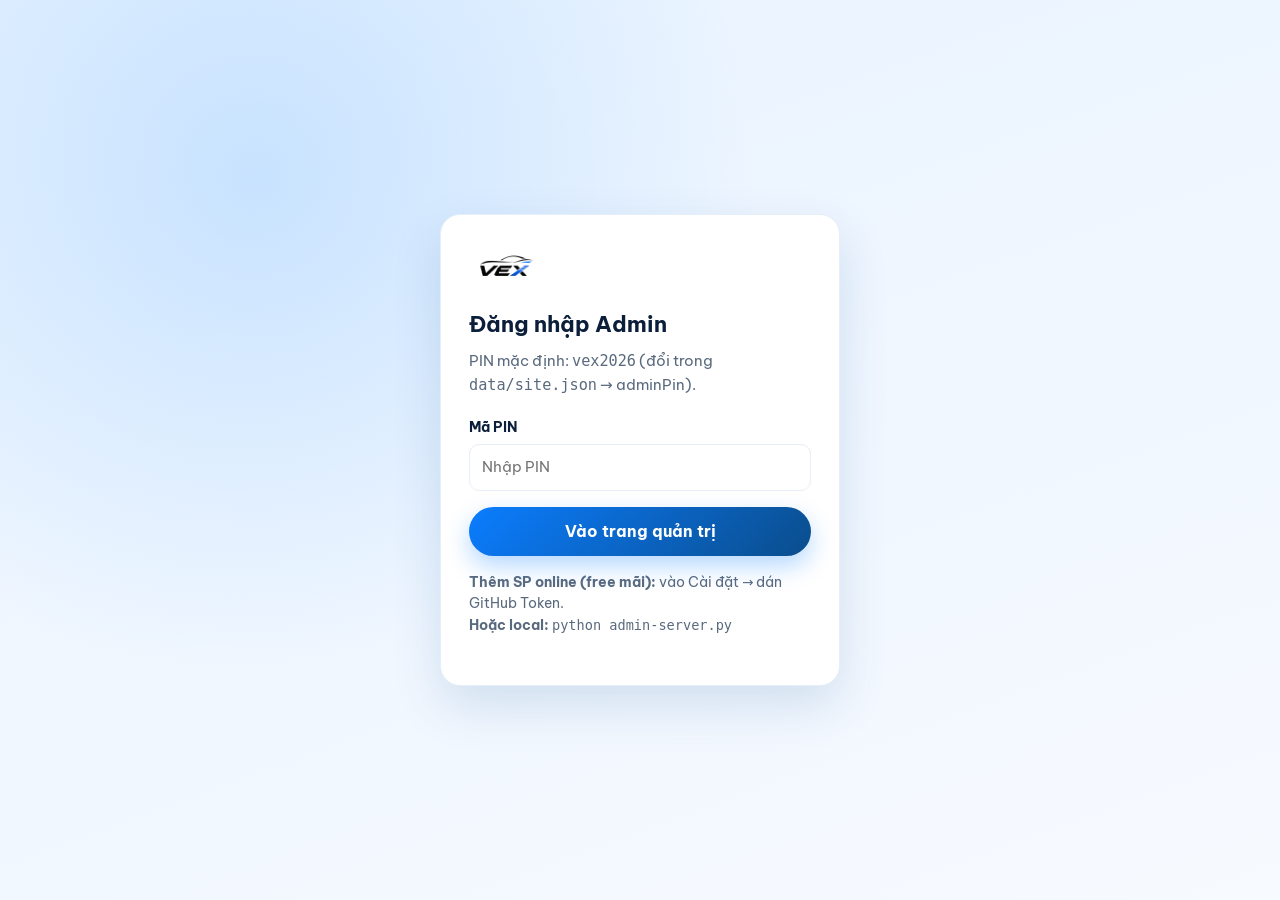
==== commit cf88d469: "brand: replace logo with VEX mark from Drive" ====
--- a/admin.html
+++ b/admin.html
@@ -5,6 +5,9 @@
   <meta name="viewport" content="width=device-width, initial-scale=1">
   <meta name="robots" content="noindex, nofollow">
   <title>Admin | VEX Filter</title>
+  <link rel="icon" href="public/favicon.svg" type="image/svg+xml">
+  <link rel="icon" href="public/favicon-32.png" type="image/png" sizes="32x32">
+  <link rel="apple-touch-icon" href="public/apple-touch-icon.png" sizes="180x180">
   <link rel="preconnect" href="https://fonts.googleapis.com">
   <link rel="preconnect" href="https://fonts.gstatic.com" crossorigin>
   <link href="https://fonts.googleapis.com/css2?family=Be+Vietnam+Pro:wght@400;500;600;700;800&display=swap" rel="stylesheet">
@@ -16,8 +19,7 @@
   <div class="login-wrap" id="loginScreen">
     <div class="login-card">
       <div class="logo" style="margin-bottom:1rem">
-        <div class="logo-mark">VEX</div>
-        <div>Admin<span>Quản lý sản phẩm</span></div>
+        <img class="logo-img" src="public/images/logo.png" alt="VEX Automotive" width="160" height="48">
       </div>
       <h1>Đăng nhập Admin</h1>
       <p>PIN mặc định: <code>vex2026</code> (đổi trong <code>data/site.json</code> → adminPin).</p>
@@ -38,9 +40,8 @@
   <!-- APP -->
   <div class="admin-shell" id="adminApp" style="display:none">
     <aside class="admin-side">
-      <a class="logo" href="index.html">
-        <div class="logo-mark">VEX</div>
-        <div>VEX Admin<span>Product Manager</span></div>
+      <a class="logo" href="index.html" aria-label="VEX Admin">
+        <img class="logo-img logo-img--on-dark" src="public/images/logo.png" alt="VEX Automotive" width="150" height="45">
       </a>
       <nav>
         <button type="button" class="nav-item active" data-panel="products">Sản phẩm</button>
--- a/css/style.css
+++ b/css/style.css
@@ -88,6 +88,34 @@
   font-size: 1.2rem;
   letter-spacing: -0.02em;
 }
+.logo-img {
+  height: 48px;
+  width: auto;
+  max-width: min(200px, 46vw);
+  object-fit: contain;
+  display: block;
+}
+.logo-img {
+  height: 48px;
+  width: auto;
+  max-width: 180px;
+  object-fit: contain;
+  display: block;
+}
+.logo-img--light {
+  /* logo đen trên nền footer tối — nền sáng nhỏ cho dễ đọc */
+  background: rgba(255, 255, 255, 0.96);
+  border-radius: 10px;
+  padding: 0.25rem 0.5rem;
+  height: 44px;
+}
+.logo-img--on-dark {
+  /* admin sidebar tối: đảo nhẹ + nền trắng */
+  background: rgba(255, 255, 255, 0.96);
+  border-radius: 10px;
+  padding: 0.3rem 0.55rem;
+  height: 42px;
+}
 .logo-mark {
   width: 42px;
   height: 42px;
@@ -277,6 +305,76 @@
   border-radius: 16px;
   aspect-ratio: 16/10;
   object-fit: cover;
+}
+/* Full banner — hiện hết chữ, không crop / không badge đè */
+.hero-card--full {
+  background: linear-gradient(180deg, #e8f3ff 0%, #fff 100%);
+  padding: 0.5rem;
+  overflow: visible;
+}
+.hero-card--full img {
+  aspect-ratio: auto;
+  width: 100%;
+  height: auto;
+  max-height: none;
+  object-fit: contain;
+  object-position: center;
+  background: transparent;
+  display: block;
+}
+.hero-card--full:hover img {
+  transform: none; /* không zoom crop chữ khi hover */
+}
+.video-card {
+  width: 100%;
+}
+.video-placeholder {
+  position: relative;
+  border-radius: 20px;
+  overflow: hidden;
+  background:
+    linear-gradient(145deg, rgba(6, 58, 107, 0.88), rgba(11, 125, 255, 0.75)),
+    url("../public/images/cau-tao.jpg") center/cover;
+  min-height: 280px;
+  box-shadow: var(--shadow-lg);
+  border: 1px solid rgba(11, 125, 255, 0.12);
+}
+.video-link {
+  display: flex;
+  flex-direction: column;
+  align-items: center;
+  justify-content: center;
+  gap: 0.65rem;
+  min-height: 280px;
+  padding: 2rem 1.25rem;
+  color: #fff;
+  text-align: center;
+  text-decoration: none;
+  transition: transform .25s ease;
+}
+.video-link:hover { transform: scale(1.02); color: #fff; }
+.video-play {
+  width: 72px;
+  height: 72px;
+  border-radius: 50%;
+  background: rgba(255, 255, 255, 0.95);
+  color: var(--blue-700, #0a4d8c);
+  display: grid;
+  place-items: center;
+  font-size: 1.4rem;
+  font-weight: 700;
+  box-shadow: 0 10px 28px rgba(0, 0, 0, 0.25);
+  padding-left: 4px;
+}
+.video-caption {
+  font-weight: 700;
+  font-size: 1.15rem;
+  max-width: 16rem;
+}
+.video-note {
+  font-size: 0.88rem;
+  opacity: 0.9;
+  font-weight: 500;
 }
 .float-badge {
   position: absolute;
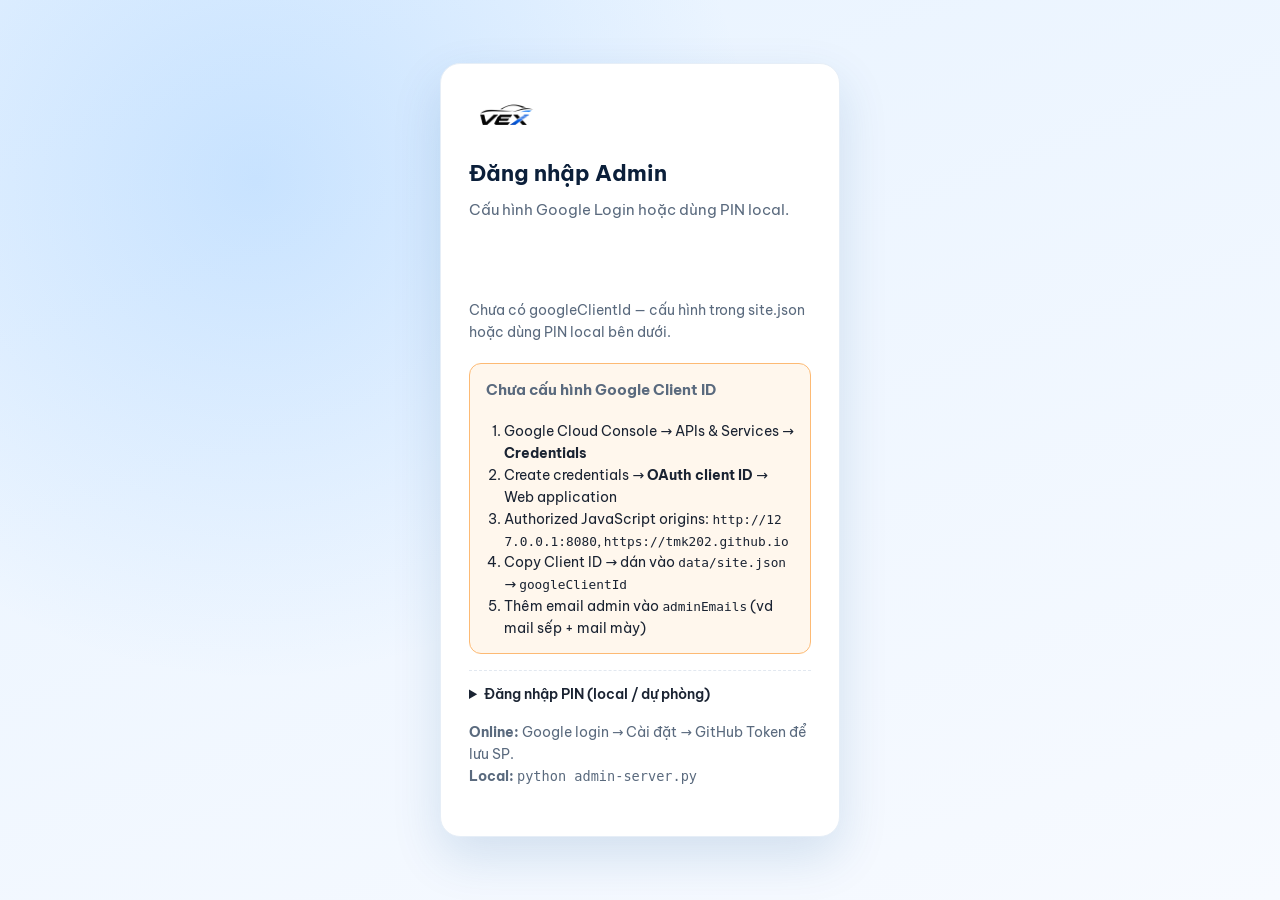
==== commit 427fd73d: "feat(admin): Google Sign-In with email allowlist Gate admin behind Google Identity Services; keep PI" ====
--- a/admin.html
+++ b/admin.html
@@ -13,6 +13,7 @@
   <link href="https://fonts.googleapis.com/css2?family=Be+Vietnam+Pro:wght@400;500;600;700;800&display=swap" rel="stylesheet">
   <link rel="stylesheet" href="css/style.css">
   <link rel="stylesheet" href="css/admin.css">
+  <script src="https://accounts.google.com/gsi/client" async defer></script>
 </head>
 <body class="admin-body">
   <!-- LOGIN -->
@@ -22,17 +23,42 @@
         <img class="logo-img" src="public/images/logo.png" alt="VEX Automotive" width="160" height="48">
       </div>
       <h1>Đăng nhập Admin</h1>
-      <p>PIN mặc định: <code>vex2026</code> (đổi trong <code>data/site.json</code> → adminPin).</p>
-      <form id="loginForm">
-        <div class="field" style="margin-bottom:1rem">
-          <label for="loginPin">Mã PIN</label>
-          <input id="loginPin" type="password" autocomplete="current-password" placeholder="Nhập PIN" required>
-        </div>
-        <button class="btn btn-primary btn-block" type="submit">Vào trang quản trị</button>
-      </form>
+      <p id="loginLead">Đăng nhập bằng Google (email trong allowlist).</p>
+
+      <div id="googleLoginBlock">
+        <div id="googleBtn" class="google-btn-host"></div>
+        <p id="googleLoginHint" class="hint" style="margin-top:0.85rem;font-size:0.85rem;color:var(--muted)"></p>
+        <p id="googleLoginError" class="login-error" hidden></p>
+      </div>
+
+      <div id="googleSetupBlock" class="google-setup" hidden>
+        <p><strong>Chưa cấu hình Google Client ID</strong></p>
+        <ol>
+          <li>Google Cloud Console → APIs &amp; Services → <strong>Credentials</strong></li>
+          <li>Create credentials → <strong>OAuth client ID</strong> → Web application</li>
+          <li>Authorized JavaScript origins:
+            <code>http://127.0.0.1:8080</code>,
+            <code>https://tmk202.github.io</code>
+          </li>
+          <li>Copy Client ID → dán vào <code>data/site.json</code> → <code>googleClientId</code></li>
+          <li>Thêm email admin vào <code>adminEmails</code> (vd mail sếp + mail mày)</li>
+        </ol>
+      </div>
+
+      <details id="pinFallback" class="pin-fallback">
+        <summary>Đăng nhập PIN (local / dự phòng)</summary>
+        <form id="loginForm" style="margin-top:0.75rem">
+          <div class="field" style="margin-bottom:0.75rem">
+            <label for="loginPin">Mã PIN</label>
+            <input id="loginPin" type="password" autocomplete="current-password" placeholder="PIN local">
+          </div>
+          <button class="btn btn-secondary btn-block" type="submit">Vào bằng PIN</button>
+        </form>
+      </details>
+
       <p class="hint" style="margin-top:1rem;font-size:0.85rem;color:var(--muted)">
-        <strong>Thêm SP online (free mãi):</strong> vào Cài đặt → dán GitHub Token.<br>
-        <strong>Hoặc local:</strong> <code>python admin-server.py</code>
+        <strong>Online:</strong> Google login → Cài đặt → GitHub Token để lưu SP.<br>
+        <strong>Local:</strong> <code>python admin-server.py</code>
       </p>
     </div>
   </div>
@@ -259,8 +285,17 @@
         </div>
 
         <div class="admin-card">
-          <h2>Liên hệ & PIN admin</h2>
+          <h2>Google Login &amp; liên hệ</h2>
           <form id="siteForm" class="form-grid">
+            <div class="field full">
+              <label for="sGoogleClientId">Google OAuth Client ID</label>
+              <input id="sGoogleClientId" placeholder="xxxxx.apps.googleusercontent.com" autocomplete="off">
+              <div class="hint">Web client từ Google Cloud Console. Origins: localhost + domain Pages.</div>
+            </div>
+            <div class="field full">
+              <label for="sAdminEmails">Email được vào admin (cách nhau dấu phẩy)</label>
+              <input id="sAdminEmails" placeholder="ban@gmail.com, sep@gmail.com" autocomplete="off">
+            </div>
             <div class="field">
               <label for="sPhone">Hotline</label>
               <input id="sPhone" placeholder="0900 000 000">
@@ -274,12 +309,13 @@
               <input id="sShopee" placeholder="https://shopee.vn/...">
             </div>
             <div class="field">
-              <label for="sEmail">Email</label>
+              <label for="sEmail">Email liên hệ shop</label>
               <input id="sEmail" type="email">
             </div>
             <div class="field full">
-              <label for="sPin">PIN admin</label>
+              <label for="sPin">PIN local (admin-server.py)</label>
               <input id="sPin" type="text" autocomplete="off">
+              <div class="hint">Chỉ dùng khi chạy local server; không phải đăng nhập chính.</div>
             </div>
             <div class="full">
               <button type="submit" class="btn btn-primary">Lưu cài đặt site</button>
--- a/css/style.css
+++ b/css/style.css
@@ -95,13 +95,6 @@
   object-fit: contain;
   display: block;
 }
-.logo-img {
-  height: 48px;
-  width: auto;
-  max-width: 180px;
-  object-fit: contain;
-  display: block;
-}
 .logo-img--light {
   /* logo đen trên nền footer tối — nền sáng nhỏ cho dễ đọc */
   background: rgba(255, 255, 255, 0.96);
@@ -375,6 +368,184 @@
   font-size: 0.88rem;
   opacity: 0.9;
   font-weight: 500;
+}
+
+/* Performance test — HTML5 video */
+.video-section {
+  background: linear-gradient(180deg, #f0f7ff 0%, #fff 55%, var(--bg) 100%);
+}
+.video-frame {
+  max-width: 900px;
+  margin: 0 auto;
+  border-radius: 20px;
+  overflow: hidden;
+  box-shadow: var(--shadow-lg);
+  border: 1px solid var(--line);
+  background: #0b1f3a;
+}
+.video-player {
+  display: block;
+  width: 100%;
+  height: auto;
+  aspect-ratio: 16 / 9;
+  max-height: min(70vh, 520px);
+  object-fit: contain;
+  background: #000;
+  vertical-align: middle;
+}
+.video-meta {
+  display: flex;
+  flex-wrap: wrap;
+  gap: 0.55rem;
+  justify-content: center;
+  margin-top: 1.25rem;
+}
+.video-frame--fb {
+  background: #0b1f3a;
+}
+.fb-video-wrap {
+  position: relative;
+  width: 100%;
+  padding-top: 56.25%; /* 16:9 */
+  background: #000;
+}
+.fb-video-iframe {
+  position: absolute;
+  inset: 0;
+  width: 100%;
+  height: 100%;
+}
+.video-fb-fallback {
+  display: flex;
+  align-items: center;
+  gap: 1rem;
+  padding: 1rem 1.25rem;
+  background: linear-gradient(135deg, #1877f2, #0a4d8c);
+  color: #fff !important;
+  text-decoration: none;
+  transition: filter .15s ease;
+}
+.video-fb-fallback:hover {
+  filter: brightness(1.06);
+  color: #fff !important;
+}
+.video-fb-fallback .video-play {
+  width: 48px;
+  height: 48px;
+  font-size: 1rem;
+  flex-shrink: 0;
+}
+.video-fb-fallback strong {
+  display: block;
+  font-size: 1rem;
+}
+.video-fb-fallback small {
+  display: block;
+  opacity: 0.9;
+  font-size: 0.85rem;
+  margin-top: 0.15rem;
+}
+
+/* Partnership B2B */
+.partner-section {
+  background:
+    radial-gradient(ellipse 70% 50% at 10% 0%, rgba(11, 125, 255, 0.08), transparent 55%),
+    linear-gradient(180deg, #fff 0%, #f0f7ff 100%);
+  padding: 4rem 0;
+}
+.partner-grid {
+  display: grid;
+  grid-template-columns: repeat(4, 1fr);
+  gap: 1rem;
+  margin-bottom: 1.75rem;
+}
+.partner-card {
+  background: #fff;
+  border: 1px solid var(--line);
+  border-radius: var(--radius);
+  box-shadow: var(--shadow);
+  padding: 1.25rem 1.15rem;
+}
+.partner-icon {
+  width: 44px;
+  height: 44px;
+  border-radius: 12px;
+  background: var(--blue-50);
+  display: grid;
+  place-items: center;
+  font-size: 1.25rem;
+  margin-bottom: 0.75rem;
+}
+.partner-card h3 {
+  margin: 0 0 0.4rem;
+  font-size: 1.02rem;
+  color: var(--navy);
+}
+.partner-card p {
+  margin: 0;
+  color: var(--muted);
+  font-size: 0.94rem;
+  line-height: 1.55;
+}
+.partner-cta-box {
+  display: grid;
+  grid-template-columns: 1.25fr 0.85fr;
+  gap: 1.5rem;
+  align-items: center;
+  background: linear-gradient(135deg, var(--navy), var(--blue-800));
+  color: #fff;
+  border-radius: 20px;
+  padding: 1.75rem 1.5rem;
+  box-shadow: var(--shadow-lg);
+}
+.partner-cta-text h3 {
+  margin: 0 0 0.5rem;
+  font-size: clamp(1.2rem, 2.5vw, 1.5rem);
+}
+.partner-cta-text p {
+  margin: 0 0 0.85rem;
+  color: #c5daf5;
+  line-height: 1.55;
+}
+.partner-bullets {
+  margin: 0;
+  padding-left: 1.15rem;
+  color: #e8f2ff;
+  font-size: 0.95rem;
+  line-height: 1.65;
+}
+.partner-cta-actions {
+  display: grid;
+  gap: 0.65rem;
+}
+.partner-cta-actions .btn-secondary {
+  background: rgba(255, 255, 255, 0.12);
+  color: #fff;
+  border-color: rgba(255, 255, 255, 0.35);
+}
+.partner-cta-actions .btn-secondary:hover {
+  background: rgba(255, 255, 255, 0.2);
+  color: #fff;
+}
+.partner-note {
+  margin: 0.25rem 0 0;
+  font-size: 0.82rem;
+  color: #a8c4e8;
+  text-align: center;
+  line-height: 1.45;
+}
+@media (max-width: 900px) {
+  .partner-grid {
+    grid-template-columns: 1fr 1fr;
+  }
+  .partner-cta-box {
+    grid-template-columns: 1fr;
+  }
+}
+@media (max-width: 560px) {
+  .partner-grid {
+    grid-template-columns: 1fr;
+  }
 }
 .float-badge {
   position: absolute;
@@ -1244,6 +1415,189 @@
   animation: fade-in 1.2s ease-in-out infinite alternate;
 }
 
+/* ── Floating contact (góc phải) ── */
+.float-contact {
+  position: fixed !important;
+  right: 1rem !important;
+  bottom: 1.15rem !important;
+  left: auto !important;
+  top: auto !important;
+  z-index: 99999 !important;
+  display: flex !important;
+  flex-direction: column;
+  align-items: flex-end;
+  gap: 0.65rem;
+  pointer-events: none;
+  visibility: visible !important;
+  opacity: 1 !important;
+}
+.float-contact > * {
+  pointer-events: auto;
+}
+.float-contact__list {
+  display: flex;
+  flex-direction: column;
+  align-items: flex-end;
+  gap: 0.55rem;
+}
+.float-contact__list[hidden] {
+  display: none !important;
+}
+.float-btn {
+  display: flex;
+  align-items: center;
+  gap: 0.65rem;
+  min-width: 168px;
+  min-height: 52px;
+  text-decoration: none !important;
+  color: #1a2332 !important;
+  background: #fff;
+  border: 1px solid #e6eef7;
+  border-radius: 999px;
+  padding: 0.3rem 1rem 0.3rem 0.3rem;
+  box-shadow: 0 8px 24px rgba(7, 21, 37, 0.16);
+  font-family: "Be Vietnam Pro", "Segoe UI", system-ui, sans-serif;
+  font-weight: 700;
+  font-size: 0.92rem;
+  line-height: 1.2;
+  letter-spacing: -0.01em;
+  opacity: 1;
+  transform: none;
+  transition: transform 0.15s ease, box-shadow 0.15s ease;
+}
+.float-contact--always-open .float-contact__list {
+  display: flex !important;
+  gap: 0.6rem;
+}
+.float-btn:hover {
+  transform: translateX(-3px) scale(1.02);
+  box-shadow: 0 12px 28px rgba(7, 21, 37, 0.22);
+  color: #1a2332 !important;
+}
+.float-btn__icon {
+  width: 48px;
+  height: 48px;
+  border-radius: 50%;
+  display: grid;
+  place-items: center;
+  flex-shrink: 0;
+  overflow: hidden;
+  background: transparent;
+  padding: 0;
+}
+.float-btn__img {
+  width: 48px;
+  height: 48px;
+  display: block;
+  border-radius: 50%;
+  object-fit: cover;
+}
+.float-btn__label {
+  flex: 1;
+  padding-right: 0.45rem;
+  white-space: nowrap;
+  font-family: inherit;
+  font-weight: 700;
+  font-size: 0.92rem;
+  color: #1a2332;
+}
+/* Cùng kiểu pill trắng — brand nằm trong icon tròn */
+.float-btn--zalo,
+.float-btn--msg,
+.float-btn--phone {
+  background: #fff;
+  border-color: #e6eef7;
+}
+.float-btn--zalo .float-btn__label { color: #0068ff; }
+.float-btn--msg .float-btn__label { color: #0084ff; }
+.float-btn--phone .float-btn__label { color: #16a34a; }
+.float-btn--shopee { display: none !important; }
+
+/* Mobile: chỉ icon tròn, cùng size */
+@media (max-width: 560px) {
+  .float-contact--always-open .float-btn {
+    min-width: 0;
+    min-height: 0;
+    width: 52px;
+    height: 52px;
+    padding: 2px;
+    justify-content: center;
+    border-radius: 50%;
+  }
+  .float-contact--always-open .float-btn__label {
+    display: none;
+  }
+  .float-contact--always-open .float-btn__icon,
+  .float-contact--always-open .float-btn__img {
+    width: 48px;
+    height: 48px;
+  }
+}
+
+.float-contact__toggle {
+  position: relative;
+  width: 58px;
+  height: 58px;
+  border-radius: 50%;
+  border: 0;
+  cursor: pointer;
+  background: linear-gradient(145deg, #0b7dff, #0a4d8c);
+  color: #fff;
+  font-size: 1.45rem;
+  box-shadow: 0 10px 28px rgba(11, 125, 255, 0.45);
+  display: grid;
+  place-items: center;
+  transition: transform 0.2s ease, box-shadow 0.2s ease;
+}
+.float-contact__toggle:hover {
+  transform: scale(1.06);
+  box-shadow: 0 14px 32px rgba(11, 125, 255, 0.55);
+}
+.float-contact__toggle-close {
+  display: none;
+  font-size: 1.25rem;
+  font-weight: 700;
+}
+.float-contact.is-open .float-contact__toggle-open {
+  display: none;
+}
+.float-contact.is-open .float-contact__toggle-close {
+  display: block;
+}
+.float-contact.is-open .float-contact__toggle {
+  background: #0b1f3a;
+}
+.float-contact__pulse {
+  position: absolute;
+  inset: 0;
+  border-radius: 50%;
+  border: 2px solid rgba(11, 125, 255, 0.55);
+  animation: float-pulse 2s ease-out infinite;
+  pointer-events: none;
+}
+.float-contact.is-open .float-contact__pulse {
+  display: none;
+}
+@keyframes float-pulse {
+  0% { transform: scale(1); opacity: 0.8; }
+  100% { transform: scale(1.55); opacity: 0; }
+}
+
+@media (max-width: 560px) {
+  .float-contact {
+    right: 0.75rem;
+    bottom: 0.85rem;
+  }
+  .float-btn__label {
+    /* icon-only on very small if needed — keep label for clarity on VN market */
+    font-size: 0.82rem;
+  }
+  .float-contact__toggle {
+    width: 54px;
+    height: 54px;
+  }
+}
+
 /* Reduced motion */
 @media (prefers-reduced-motion: reduce) {
   *,
@@ -1271,7 +1625,13 @@
   .float-badge,
   .eyebrow::before,
   .hero-card,
-  .cta-band::before {
+  .cta-band::before,
+  .float-contact__pulse,
+  .float-btn {
     animation: none !important;
   }
-}
+  .float-btn {
+    opacity: 1 !important;
+    transform: none !important;
+  }
+}
--- a/css/admin.css
+++ b/css/admin.css
@@ -306,6 +306,65 @@
 }
 
 /* Login */
+.google-btn-host {
+  display: flex;
+  justify-content: center;
+  min-height: 44px;
+}
+.google-setup {
+  margin: 0.75rem 0;
+  padding: 0.85rem 1rem;
+  background: #fff7ed;
+  border: 1px solid #fdba74;
+  border-radius: 12px;
+  font-size: 0.88rem;
+  color: var(--ink, #0f172a);
+  line-height: 1.55;
+}
+.google-setup ol {
+  margin: 0.5rem 0 0;
+  padding-left: 1.15rem;
+}
+.google-setup code {
+  font-size: 0.8rem;
+  word-break: break-all;
+}
+.pin-fallback {
+  margin-top: 1rem;
+  border-top: 1px dashed var(--border, #e2e8f0);
+  padding-top: 0.75rem;
+  font-size: 0.9rem;
+  color: var(--muted, #64748b);
+}
+.pin-fallback summary {
+  cursor: pointer;
+  font-weight: 600;
+  color: var(--ink, #0f172a);
+}
+.login-error {
+  margin: 0.75rem 0 0;
+  padding: 0.65rem 0.85rem;
+  background: #fef2f2;
+  border: 1px solid #fecaca;
+  border-radius: 10px;
+  color: #991b1b;
+  font-size: 0.88rem;
+  font-weight: 600;
+}
+.login-user {
+  display: flex;
+  align-items: center;
+  gap: 0.5rem;
+  margin-top: 0.5rem;
+  font-size: 0.8rem;
+  color: var(--muted, #64748b);
+  word-break: break-all;
+}
+.login-user img {
+  width: 22px;
+  height: 22px;
+  border-radius: 50%;
+}
 .login-wrap {
   min-height: 100vh;
   display: grid;
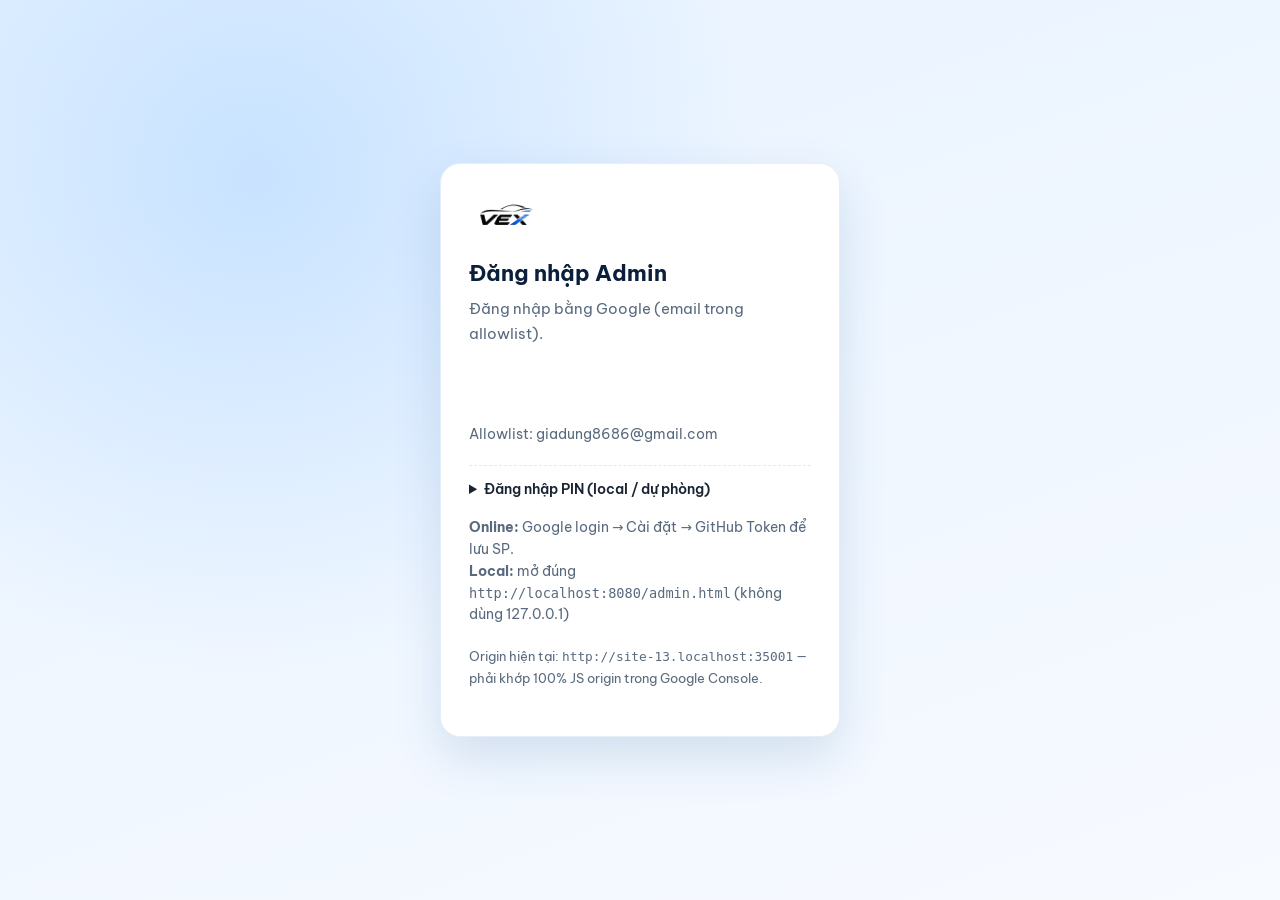
==== commit d9b04652: "fix(admin): show origin on login and prefer localhost for Google OAuth Help catch origin_mismatch an" ====
--- a/admin.html
+++ b/admin.html
@@ -58,8 +58,9 @@
 
       <p class="hint" style="margin-top:1rem;font-size:0.85rem;color:var(--muted)">
         <strong>Online:</strong> Google login → Cài đặt → GitHub Token để lưu SP.<br>
-        <strong>Local:</strong> <code>python admin-server.py</code>
+        <strong>Local:</strong> mở đúng <code>http://localhost:8080/admin.html</code> (không dùng 127.0.0.1)
       </p>
+      <p id="originDebug" class="hint" style="margin-top:0.5rem;font-size:0.8rem;color:var(--muted)"></p>
     </div>
   </div>
 
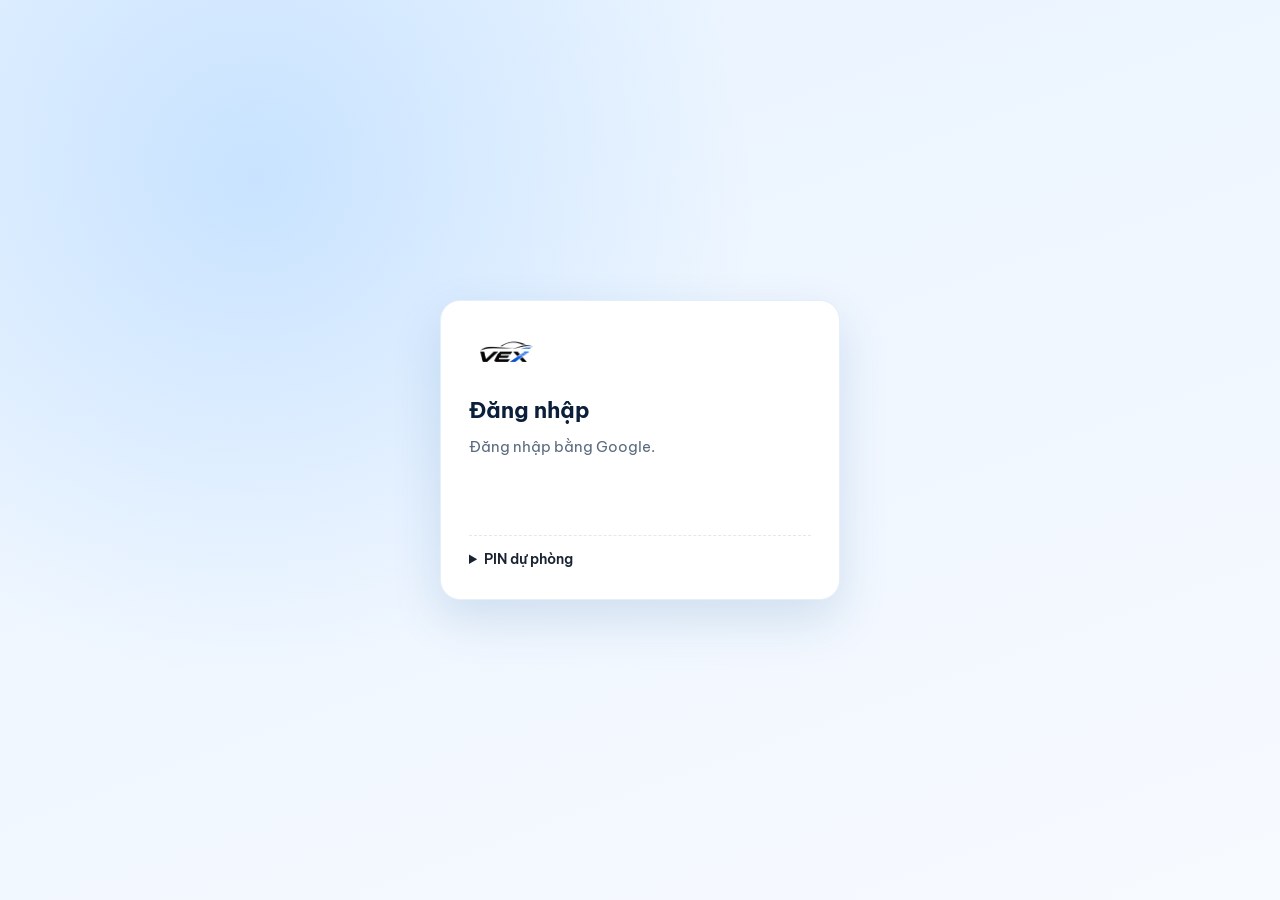
==== commit 813169a2: "ui(admin): strip tutorial copy for production-ready layout Remove long GitHub/hosting guides, shorte" ====
--- a/admin.html
+++ b/admin.html
@@ -22,45 +22,30 @@
       <div class="logo" style="margin-bottom:1rem">
         <img class="logo-img" src="public/images/logo.png" alt="VEX Automotive" width="160" height="48">
       </div>
-      <h1>Đăng nhập Admin</h1>
-      <p id="loginLead">Đăng nhập bằng Google (email trong allowlist).</p>
+      <h1>Đăng nhập</h1>
+      <p id="loginLead" class="hint" style="margin:0 0 1rem">Dùng tài khoản Google được cấp quyền.</p>
 
       <div id="googleLoginBlock">
         <div id="googleBtn" class="google-btn-host"></div>
-        <p id="googleLoginHint" class="hint" style="margin-top:0.85rem;font-size:0.85rem;color:var(--muted)"></p>
+        <p id="googleLoginHint" class="hint" style="margin-top:0.75rem;font-size:0.85rem" hidden></p>
         <p id="googleLoginError" class="login-error" hidden></p>
       </div>
 
       <div id="googleSetupBlock" class="google-setup" hidden>
-        <p><strong>Chưa cấu hình Google Client ID</strong></p>
-        <ol>
-          <li>Google Cloud Console → APIs &amp; Services → <strong>Credentials</strong></li>
-          <li>Create credentials → <strong>OAuth client ID</strong> → Web application</li>
-          <li>Authorized JavaScript origins:
-            <code>http://127.0.0.1:8080</code>,
-            <code>https://tmk202.github.io</code>
-          </li>
-          <li>Copy Client ID → dán vào <code>data/site.json</code> → <code>googleClientId</code></li>
-          <li>Thêm email admin vào <code>adminEmails</code> (vd mail sếp + mail mày)</li>
-        </ol>
+        <p style="margin:0">Chưa cấu hình Google Client ID. Điền trong Cài đặt (sau khi vào bằng PIN) hoặc <code>data/site.json</code>.</p>
       </div>
 
       <details id="pinFallback" class="pin-fallback">
-        <summary>Đăng nhập PIN (local / dự phòng)</summary>
+        <summary>PIN dự phòng</summary>
         <form id="loginForm" style="margin-top:0.75rem">
           <div class="field" style="margin-bottom:0.75rem">
-            <label for="loginPin">Mã PIN</label>
-            <input id="loginPin" type="password" autocomplete="current-password" placeholder="PIN local">
+            <label for="loginPin">PIN</label>
+            <input id="loginPin" type="password" autocomplete="current-password" placeholder="••••••••">
           </div>
-          <button class="btn btn-secondary btn-block" type="submit">Vào bằng PIN</button>
+          <button class="btn btn-secondary btn-block" type="submit">Đăng nhập</button>
         </form>
       </details>
-
-      <p class="hint" style="margin-top:1rem;font-size:0.85rem;color:var(--muted)">
-        <strong>Online:</strong> Google login → Cài đặt → GitHub Token để lưu SP.<br>
-        <strong>Local:</strong> mở đúng <code>http://localhost:8080/admin.html</code> (không dùng 127.0.0.1)
-      </p>
-      <p id="originDebug" class="hint" style="margin-top:0.5rem;font-size:0.8rem;color:var(--muted)"></p>
+      <p id="originDebug" class="hint" style="margin-top:0.75rem;font-size:0.8rem" hidden></p>
     </div>
   </div>
 
@@ -75,26 +60,26 @@
         <button type="button" class="nav-item" data-panel="form" id="navForm">Thêm / Sửa</button>
         <button type="button" class="nav-item" data-panel="categories">Danh mục</button>
         <button type="button" class="nav-item" data-panel="settings">Cài đặt</button>
-        <a href="san-pham.html" target="_blank">Xem shop</a>
-        <a href="index.html" target="_blank">Landing</a>
+        <a href="san-pham.html" target="_blank" rel="noopener">Shop</a>
+        <a href="index.html" target="_blank" rel="noopener">Landing</a>
         <button type="button" class="nav-item" id="btnLogout">Đăng xuất</button>
       </nav>
-      <div class="side-meta" id="modeBadge">Đang kiểm tra chế độ…</div>
+      <div class="side-meta" id="modeBadge">…</div>
     </aside>
 
     <main class="admin-main">
       <div class="admin-top">
         <h1 id="pageTitle">Sản phẩm</h1>
         <div class="admin-toolbar" style="margin:0">
-          <button type="button" class="btn btn-secondary btn-sm" id="btnExport">Xuất products.json</button>
-          <button type="button" class="btn btn-primary btn-sm" id="btnNewProduct">+ Thêm sản phẩm</button>
+          <button type="button" class="btn btn-secondary btn-sm" id="btnExport">Xuất JSON</button>
+          <button type="button" class="btn btn-primary btn-sm" id="btnNewProduct">+ Thêm</button>
         </div>
       </div>
 
       <!-- PRODUCTS LIST -->
       <section class="admin-panel active" id="panel-products">
         <div class="admin-card">
-          <h2>Danh sách sản phẩm (<span id="productCount"></span>)</h2>
+          <h2>Sản phẩm (<span id="productCount">0</span>)</h2>
           <div class="admin-table-wrap">
             <table class="admin-table">
               <thead>
@@ -118,7 +103,7 @@
       <!-- PRODUCT FORM -->
       <section class="admin-panel" id="panel-form">
         <div class="admin-card">
-          <h2>Thông tin sản phẩm</h2>
+          <h2>Sản phẩm</h2>
           <form id="productForm">
             <input type="hidden" id="fId">
             <div class="form-grid">
@@ -128,16 +113,15 @@
                   <div class="image-preview" id="imagePreview"><span>Chưa có ảnh</span></div>
                   <div>
                     <div class="dropzone" id="dropzone">
-                      <strong>Kéo thả ảnh vào đây</strong>
-                      <span>hoặc bấm để chọn (JPG/PNG/WebP, max 8MB)</span>
+                      <strong>Kéo thả hoặc bấm chọn ảnh</strong>
+                      <span>JPG / PNG / WebP · tối đa 8MB</span>
                     </div>
                     <input type="file" id="fImageFile" accept="image/*" hidden>
                     <div class="field" style="margin-top:0.65rem">
-                      <label for="fImagePath">Đường dẫn ảnh (tự điền sau upload)</label>
+                      <label for="fImagePath">Đường dẫn ảnh</label>
                       <input id="fImagePath" type="text" placeholder="public/images/uploads/...">
-                      <div class="hint">Có thể dán path ảnh có sẵn trong repo.</div>
                     </div>
-                    <button type="button" class="btn btn-secondary btn-sm" id="btnAddGallery" style="margin-top:0.5rem">+ Thêm ảnh gallery</button>
+                    <button type="button" class="btn btn-secondary btn-sm" id="btnAddGallery" style="margin-top:0.5rem">+ Gallery</button>
                     <div class="gallery-list" id="galleryList"></div>
                   </div>
                 </div>
@@ -148,11 +132,11 @@
                 <input id="fName" required placeholder="Lọc gió điều hòa VEX – VinFast VF3">
               </div>
               <div class="field">
-                <label for="fShortName">Tên ngắn (hiện card)</label>
+                <label for="fShortName">Tên ngắn</label>
                 <input id="fShortName" placeholder="VEX Filter VF3">
               </div>
               <div class="field">
-                <label for="fSlug">Slug URL</label>
+                <label for="fSlug">Slug</label>
                 <input id="fSlug" placeholder="loc-gio-vinfast-vf3">
               </div>
               <div class="field">
@@ -165,10 +149,10 @@
               </div>
               <div class="field">
                 <label for="fVehicle">Dòng xe</label>
-                <input id="fVehicle" placeholder="VF5 / VF8 / VF9">
-              </div>
-              <div class="field">
-                <label for="fPrice">Giá bán (₫) *</label>
+                <input id="fVehicle" placeholder="VF5">
+              </div>
+              <div class="field">
+                <label for="fPrice">Giá (₫) *</label>
                 <input id="fPrice" type="number" min="0" step="1000" required placeholder="199000">
               </div>
               <div class="field">
@@ -177,7 +161,7 @@
               </div>
               <div class="field">
                 <label for="fBadge">Badge</label>
-                <input id="fBadge" placeholder="Bán chạy / Mới / Tiết kiệm">
+                <input id="fBadge" placeholder="Bán chạy">
               </div>
               <div class="field">
                 <label for="fInStock" style="display:flex;align-items:center;gap:0.5rem;margin-top:1.6rem">
@@ -186,28 +170,28 @@
                 </label>
               </div>
               <div class="field full">
-                <label for="fSummary">Tóm tắt ngắn</label>
-                <textarea id="fSummary" rows="2" placeholder="1–2 câu hiện trên card sản phẩm"></textarea>
-              </div>
-              <div class="field full">
-                <label for="fDescription">Mô tả chi tiết</label>
-                <textarea id="fDescription" rows="4" placeholder="Mô tả dài cho trang chi tiết"></textarea>
+                <label for="fSummary">Tóm tắt</label>
+                <textarea id="fSummary" rows="2"></textarea>
+              </div>
+              <div class="field full">
+                <label for="fDescription">Mô tả</label>
+                <textarea id="fDescription" rows="4"></textarea>
               </div>
               <div class="field full">
                 <label for="fFeatures">Tính năng (mỗi dòng 1 ý)</label>
-                <textarea id="fFeatures" rows="5"></textarea>
-              </div>
-              <div class="field full">
-                <label for="fSpecs">Thông số (dạng: Tên: Giá trị — mỗi dòng)</label>
-                <textarea id="fSpecs" rows="5"></textarea>
-              </div>
-              <div class="field full">
-                <label for="fTags">Tags (cách nhau bằng dấu phẩy)</label>
-                <input id="fTags" placeholder="vf5, vinfast, pm25">
+                <textarea id="fFeatures" rows="4"></textarea>
+              </div>
+              <div class="field full">
+                <label for="fSpecs">Thông số (Tên: Giá trị — mỗi dòng)</label>
+                <textarea id="fSpecs" rows="4"></textarea>
+              </div>
+              <div class="field full">
+                <label for="fTags">Tags (phẩy)</label>
+                <input id="fTags" placeholder="vf5, vinfast">
               </div>
             </div>
             <div class="admin-toolbar" style="margin-top:1.25rem">
-              <button type="submit" class="btn btn-primary">💾 Lưu sản phẩm</button>
+              <button type="submit" class="btn btn-primary">Lưu</button>
               <button type="button" class="btn btn-secondary" id="btnCancelForm">Hủy</button>
             </div>
           </form>
@@ -217,23 +201,23 @@
       <!-- CATEGORIES -->
       <section class="admin-panel" id="panel-categories">
         <div class="admin-card">
-          <h2>Thêm danh mục</h2>
+          <h2>Danh mục</h2>
           <form id="categoryForm" class="form-grid">
             <div class="field">
-              <label for="cName">Tên danh mục</label>
+              <label for="cName">Tên *</label>
               <input id="cName" required placeholder="Lọc gió VinFast">
             </div>
             <div class="field">
-              <label for="cId">ID (để trống = tự tạo)</label>
-              <input id="cId" placeholder="vinfast">
+              <label for="cId">ID</label>
+              <input id="cId" placeholder="tự tạo nếu trống">
             </div>
             <input type="hidden" id="cIcon" value="">
             <div class="field full">
               <label for="cDesc">Mô tả</label>
-              <input id="cDesc" placeholder="Mô tả ngắn">
+              <input id="cDesc" placeholder="Ngắn gọn">
             </div>
             <div class="full">
-              <button type="submit" class="btn btn-primary">Thêm danh mục</button>
+              <button type="submit" class="btn btn-primary">Thêm</button>
             </div>
           </form>
         </div>
@@ -242,137 +226,69 @@
 
       <!-- SETTINGS -->
       <section class="admin-panel" id="panel-settings">
-        <div class="admin-card" style="border:2px solid #0b7dff">
-          <h2>🌐 GitHub — host free mãi mãi + thêm sản phẩm online</h2>
-          <p style="margin:0 0 1rem;color:var(--muted);font-size:0.95rem">
-            GitHub Pages chỉ là file tĩnh, <strong>không tự ghi</strong>. Admin dùng <strong>GitHub API</strong> để commit
-            <code>products.json</code> + ảnh vào repo → Pages tự deploy. <strong>Miễn phí, không hết hạn</strong> (trong gói free GitHub).
-          </p>
+        <div class="admin-card">
+          <h2>GitHub (lưu online)</h2>
           <p id="ghStatus" style="margin:0 0 1rem;font-size:0.9rem"></p>
           <form id="githubForm" class="form-grid">
             <div class="field">
-              <label for="ghOwner">GitHub username / org *</label>
-              <input id="ghOwner" placeholder="ten-cua-ban" required>
-            </div>
-            <div class="field">
-              <label for="ghRepo">Tên repo *</label>
-              <input id="ghRepo" placeholder="duan-anhoang" required>
+              <label for="ghOwner">Owner *</label>
+              <input id="ghOwner" placeholder="tmk202" required>
+            </div>
+            <div class="field">
+              <label for="ghRepo">Repo *</label>
+              <input id="ghRepo" placeholder="duananhhoang" required>
             </div>
             <div class="field">
               <label for="ghBranch">Branch</label>
               <input id="ghBranch" placeholder="main" value="main">
             </div>
             <div class="field">
-              <label for="ghToken">Personal Access Token *</label>
-              <input id="ghToken" type="password" autocomplete="off" placeholder="ghp_xxxxxxxxxxxx" required>
-              <div class="hint">
-                Tạo tại GitHub → Settings → Developer settings → Personal access tokens.<br>
-                Cần quyền <strong>Contents: Read and write</strong> (fine-grained) hoặc scope <code>repo</code> (classic).<br>
-                <strong>Token chỉ lưu trên trình duyệt này</strong> (localStorage), không ghi vào repo.
-              </div>
+              <label for="ghToken">Token *</label>
+              <input id="ghToken" type="password" autocomplete="off" placeholder="github_pat_…" required>
             </div>
             <div class="full admin-toolbar" style="margin:0">
-              <button type="submit" class="btn btn-primary">💾 Lưu & bật GitHub</button>
-              <button type="button" class="btn btn-secondary" id="btnTestGithub">Test kết nối</button>
-              <button type="button" class="btn btn-danger btn-sm" id="btnClearGithub">Xóa token máy này</button>
+              <button type="submit" class="btn btn-primary">Lưu token</button>
+              <button type="button" class="btn btn-secondary" id="btnTestGithub">Test</button>
+              <button type="button" class="btn btn-danger btn-sm" id="btnClearGithub">Xóa token</button>
             </div>
           </form>
-          <ol style="margin:1.25rem 0 0;padding-left:1.2rem;color:var(--muted);line-height:1.75;font-size:0.92rem">
-            <li>Push code lên GitHub, bật <strong>Settings → Pages</strong> (branch main / root)</li>
-            <li>Tạo token → dán vào form trên → <strong>Lưu & bật GitHub</strong></li>
-            <li>Vào <strong>Thêm sản phẩm</strong> → upload ảnh → Lưu</li>
-            <li>Đợi 1–2 phút, F5 trang shop — SP mới hiện</li>
-          </ol>
-        </div>
-
-        <div class="admin-card">
-          <h2>Google Login &amp; liên hệ</h2>
+        </div>
+
+        <div class="admin-card">
+          <h2>Site &amp; quyền admin</h2>
           <form id="siteForm" class="form-grid">
             <div class="field full">
-              <label for="sGoogleClientId">Google OAuth Client ID</label>
-              <input id="sGoogleClientId" placeholder="xxxxx.apps.googleusercontent.com" autocomplete="off">
-              <div class="hint">Web client từ Google Cloud Console. Origins: localhost + domain Pages.</div>
+              <label for="sGoogleClientId">Google Client ID</label>
+              <input id="sGoogleClientId" placeholder="….apps.googleusercontent.com" autocomplete="off">
             </div>
             <div class="field full">
-              <label for="sAdminEmails">Email được vào admin (cách nhau dấu phẩy)</label>
-              <input id="sAdminEmails" placeholder="ban@gmail.com, sep@gmail.com" autocomplete="off">
+              <label for="sAdminEmails">Admin emails (phẩy)</label>
+              <input id="sAdminEmails" placeholder="a@gmail.com, b@gmail.com" autocomplete="off">
             </div>
             <div class="field">
               <label for="sPhone">Hotline</label>
-              <input id="sPhone" placeholder="0900 000 000">
-            </div>
-            <div class="field">
-              <label for="sZalo">Link Zalo</label>
+              <input id="sPhone" placeholder="0983 047 842">
+            </div>
+            <div class="field">
+              <label for="sZalo">Zalo</label>
               <input id="sZalo" placeholder="https://zalo.me/...">
             </div>
             <div class="field">
-              <label for="sShopee">Link Shopee</label>
+              <label for="sShopee">Shopee</label>
               <input id="sShopee" placeholder="https://shopee.vn/...">
             </div>
             <div class="field">
-              <label for="sEmail">Email liên hệ shop</label>
+              <label for="sEmail">Email shop</label>
               <input id="sEmail" type="email">
             </div>
             <div class="field full">
-              <label for="sPin">PIN local (admin-server.py)</label>
+              <label for="sPin">PIN local</label>
               <input id="sPin" type="text" autocomplete="off">
-              <div class="hint">Chỉ dùng khi chạy local server; không phải đăng nhập chính.</div>
             </div>
             <div class="full">
-              <button type="submit" class="btn btn-primary">Lưu cài đặt site</button>
+              <button type="submit" class="btn btn-primary">Lưu cài đặt</button>
             </div>
           </form>
-        </div>
-
-        <div class="admin-card">
-          <h2>So sánh chỗ host (free / “mãi”)</h2>
-          <div class="admin-table-wrap">
-            <table class="admin-table">
-              <thead>
-                <tr>
-                  <th>Nơi</th>
-                  <th>Chi phí</th>
-                  <th>Thêm SP online?</th>
-                  <th>Ghi chú</th>
-                </tr>
-              </thead>
-              <tbody>
-                <tr>
-                  <td><strong>GitHub Pages + Token</strong></td>
-                  <td>Free</td>
-                  <td>✅ (cách này)</td>
-                  <td>Ổn định lâu dài, phù hợp shop catalog tĩnh</td>
-                </tr>
-                <tr>
-                  <td>Cloudflare Pages</td>
-                  <td>Free</td>
-                  <td>Cần Worker/D1 thêm</td>
-                  <td>Rất nhanh, free generous</td>
-                </tr>
-                <tr>
-                  <td>Netlify / Vercel</td>
-                  <td>Free tier</td>
-                  <td>Cần serverless + DB</td>
-                  <td>Có giới hạn build/bandwidth</td>
-                </tr>
-                <tr>
-                  <td>Supabase + static</td>
-                  <td>Free tier</td>
-                  <td>✅ DB thật</td>
-                  <td>Tốt nếu sau này cần user/order</td>
-                </tr>
-                <tr>
-                  <td>VPS (Contabo…)</td>
-                  <td>~$4–6/tháng</td>
-                  <td>✅ full</td>
-                  <td>Tự cài server, không “free”</td>
-                </tr>
-              </tbody>
-            </table>
-          </div>
-          <p style="margin:0.75rem 0 0;color:var(--muted);font-size:0.9rem">
-            Với VEX Filter hiện tại: <strong>GitHub Pages + Admin GitHub API</strong> là đủ, free, và “mãi” theo chính sách free của GitHub.
-          </p>
         </div>
       </section>
     </main>
@@ -381,7 +297,6 @@
   <div class="toast" id="toast" role="status"></div>
   <script src="js/admin.js"></script>
   <script>
-    // product count badge
     const obs = new MutationObserver(() => {
       const rows = document.querySelectorAll("#productTableBody tr[data-id]");
       const el = document.getElementById("productCount");
